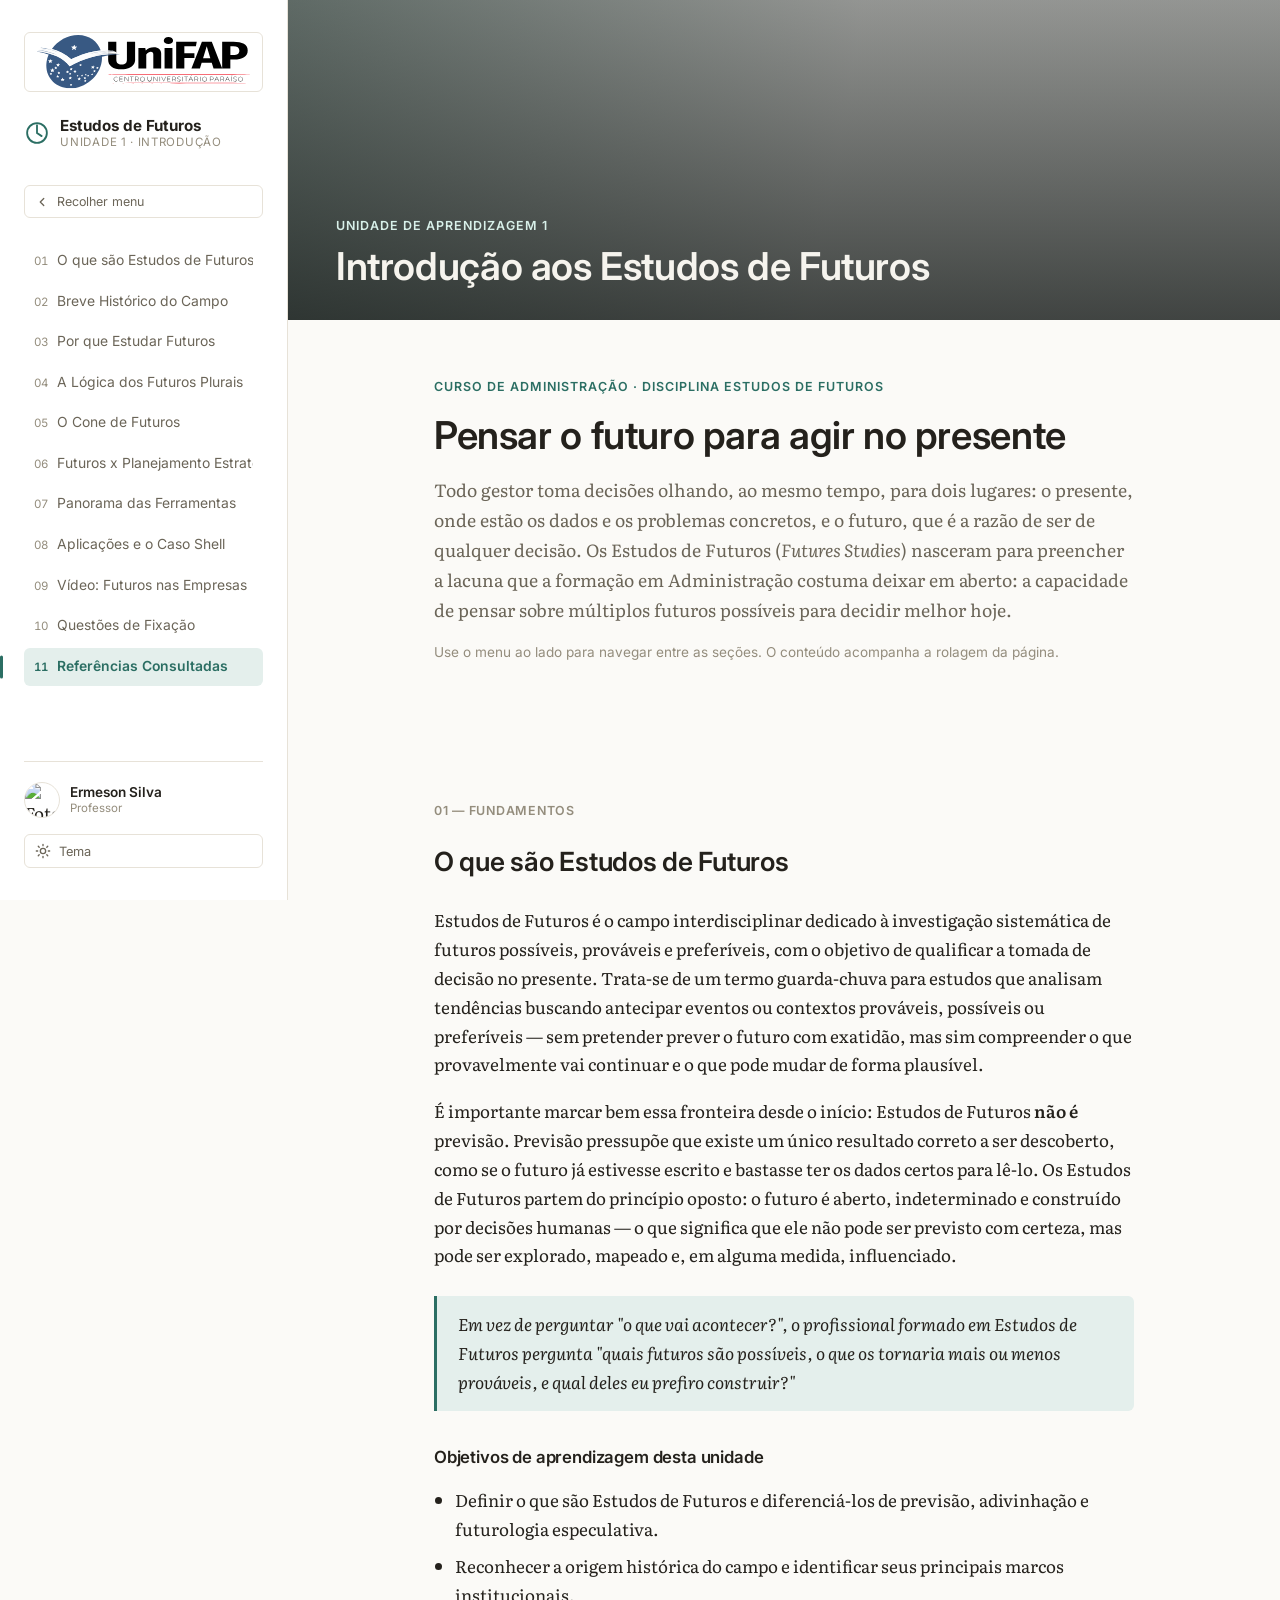
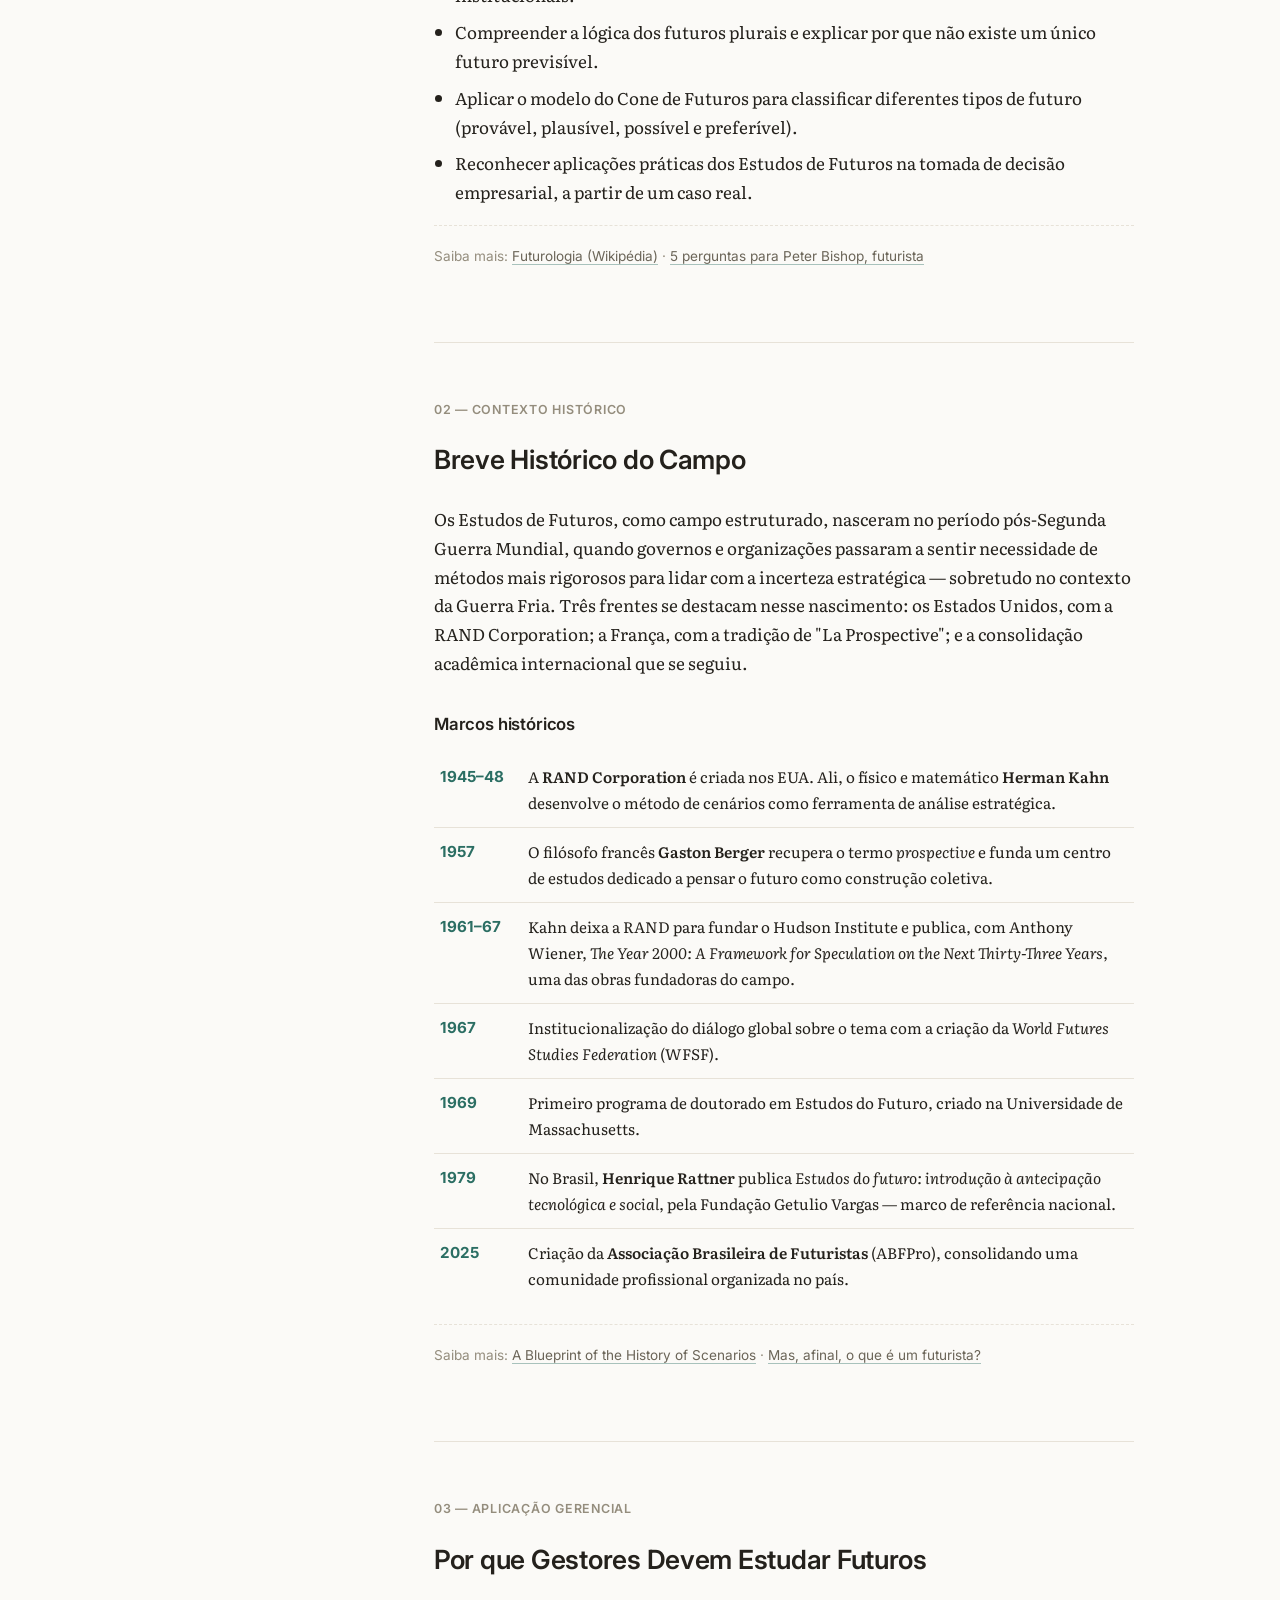
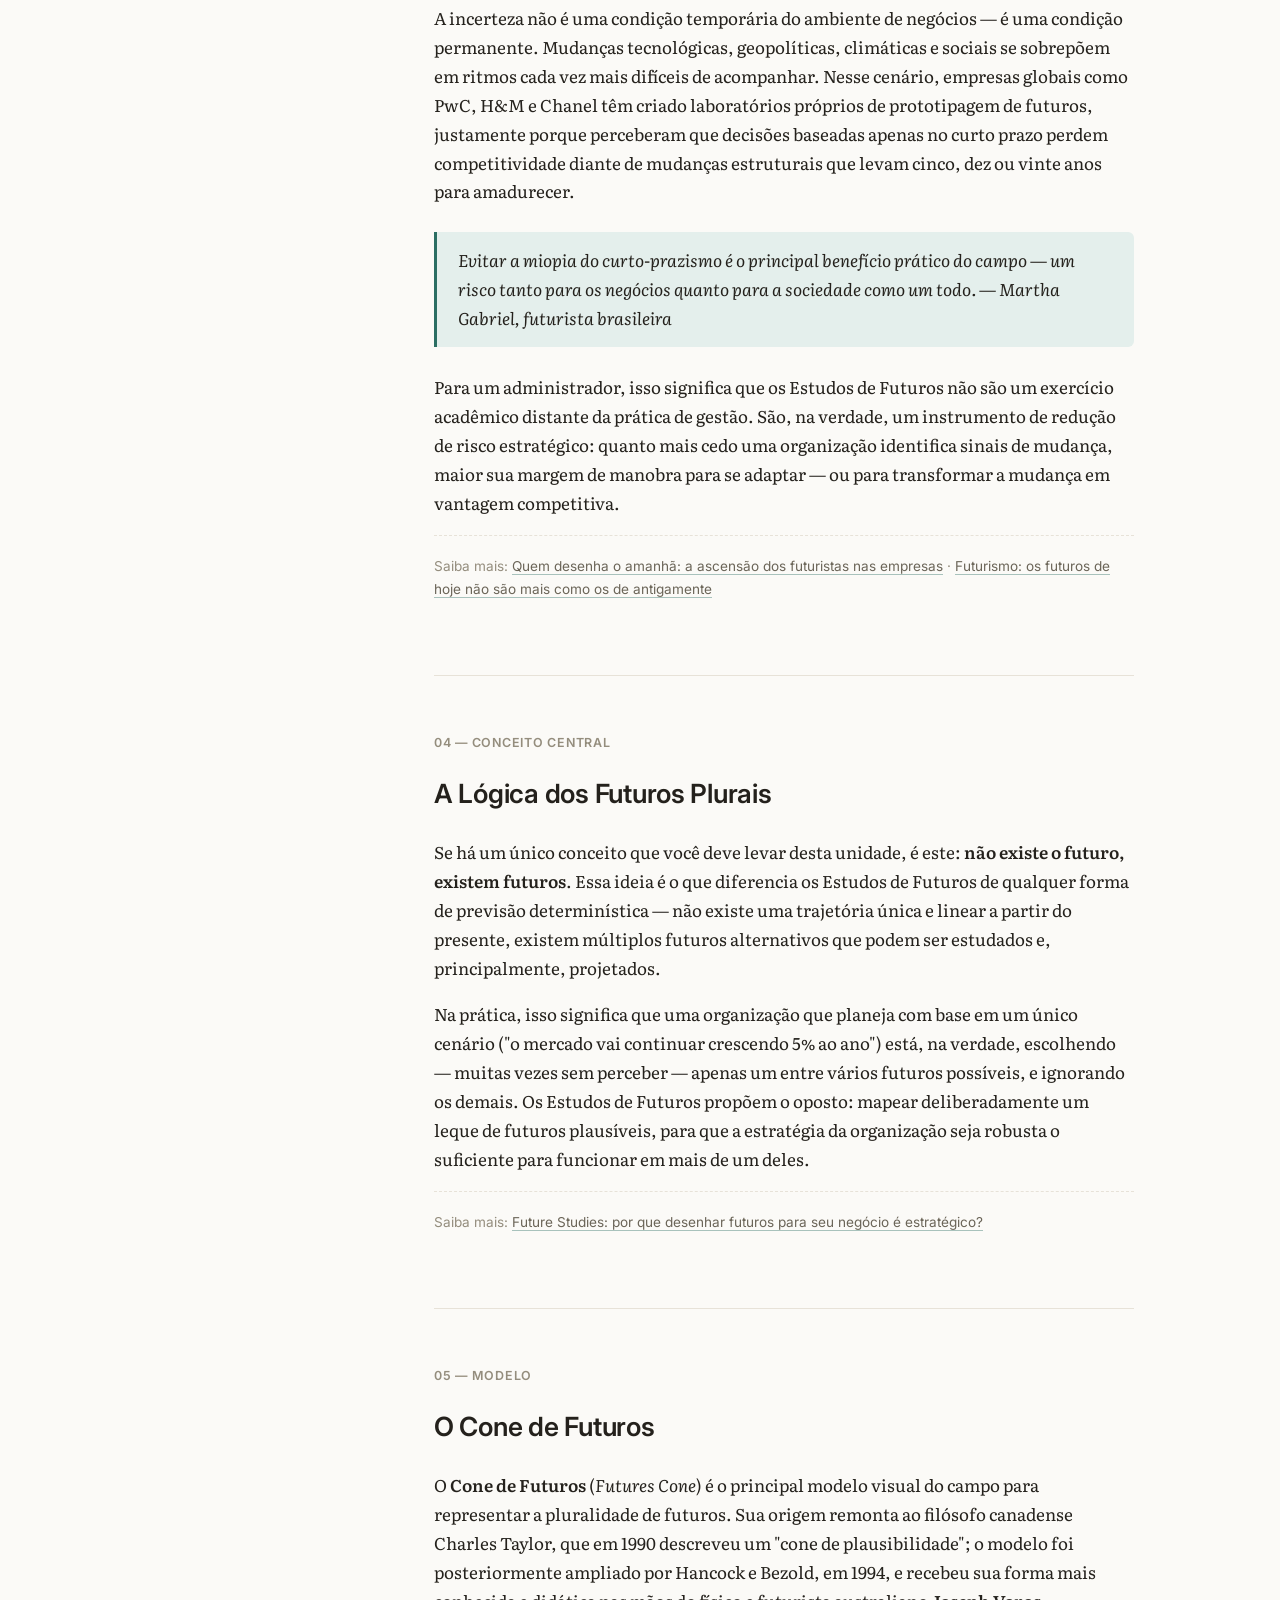
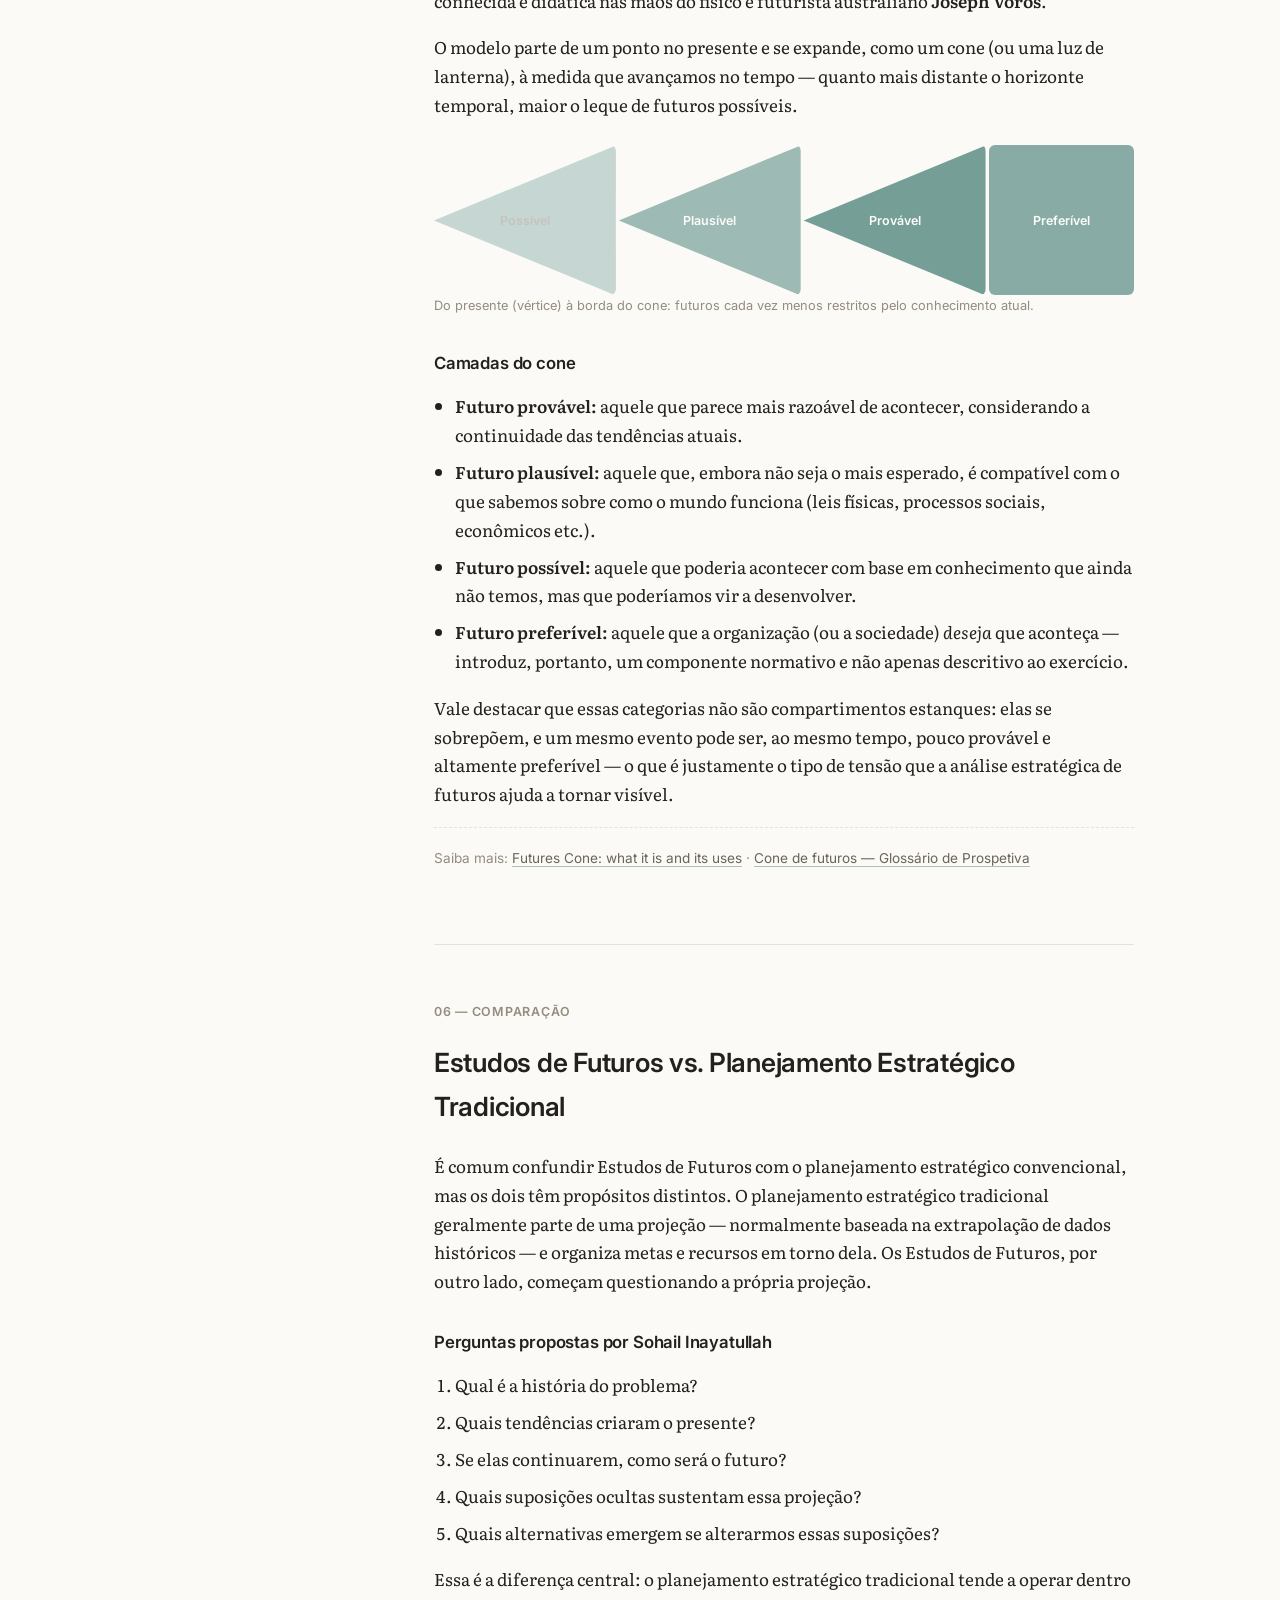
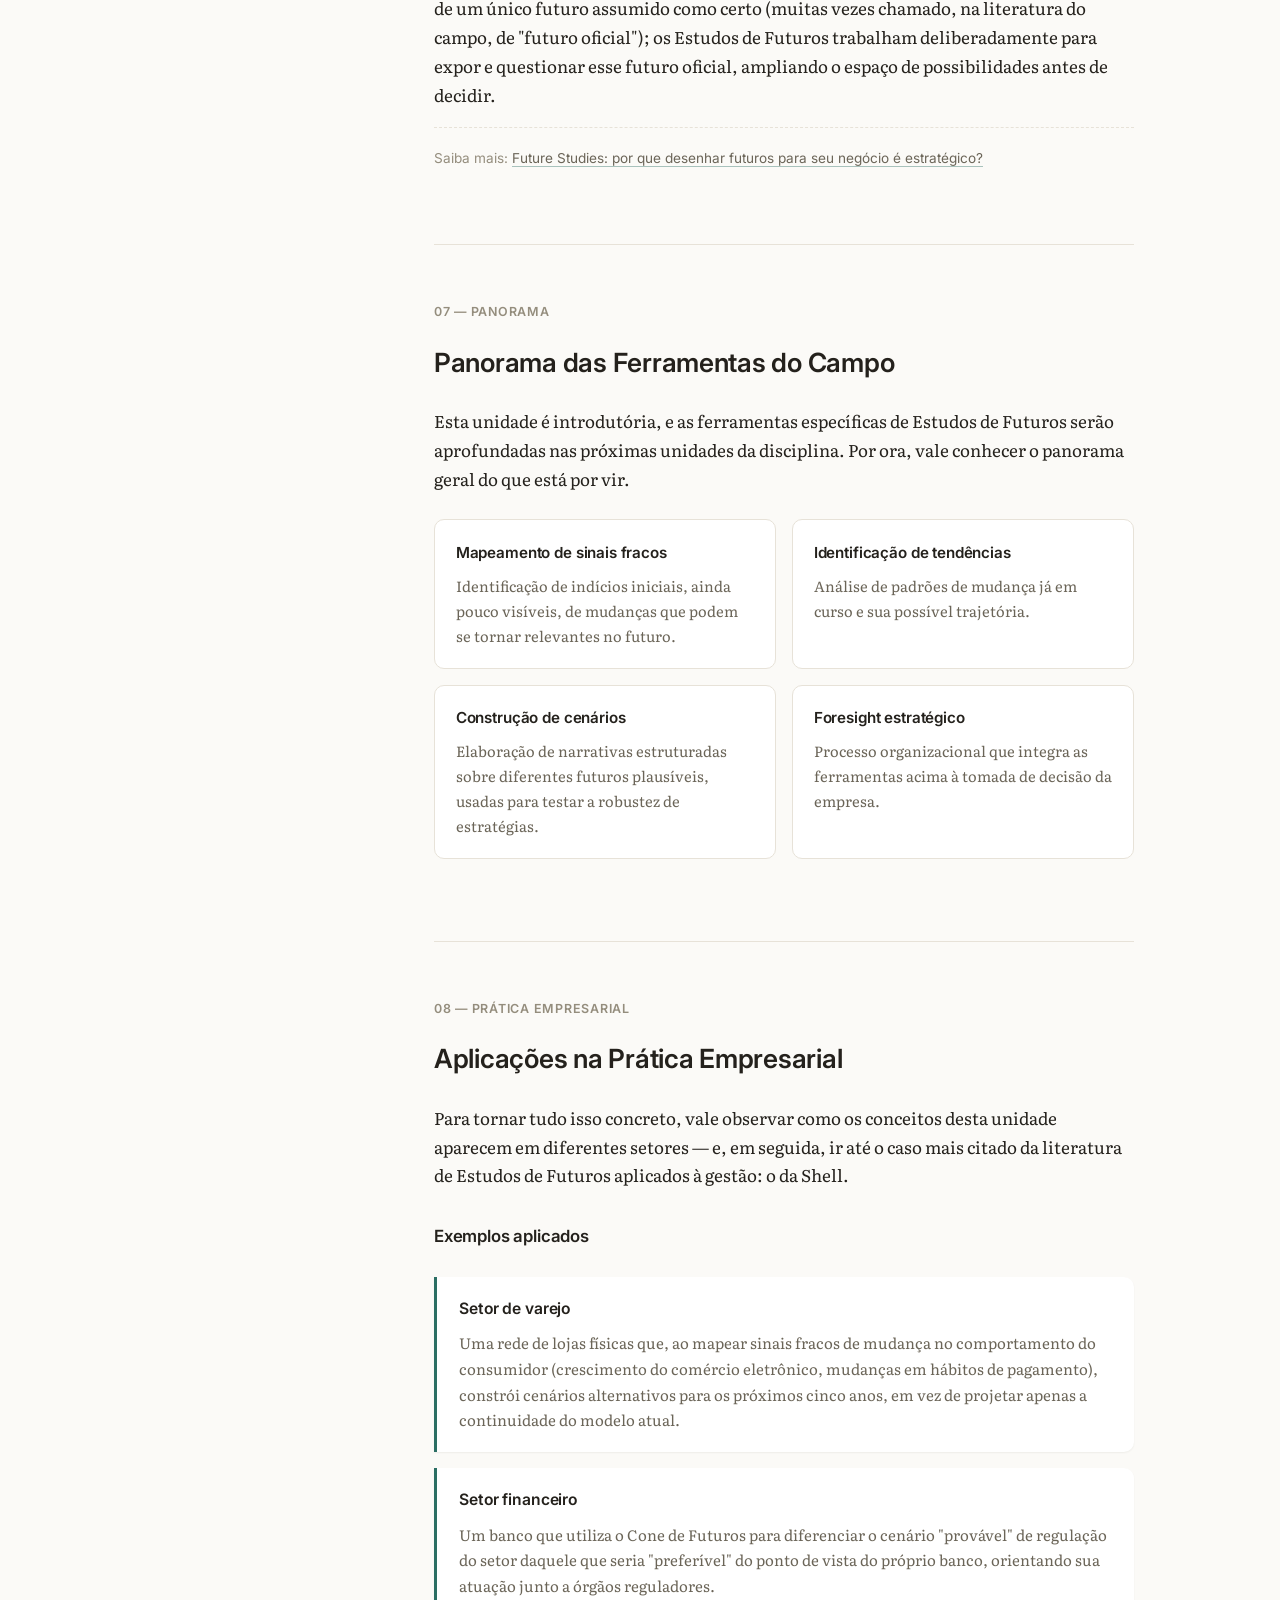
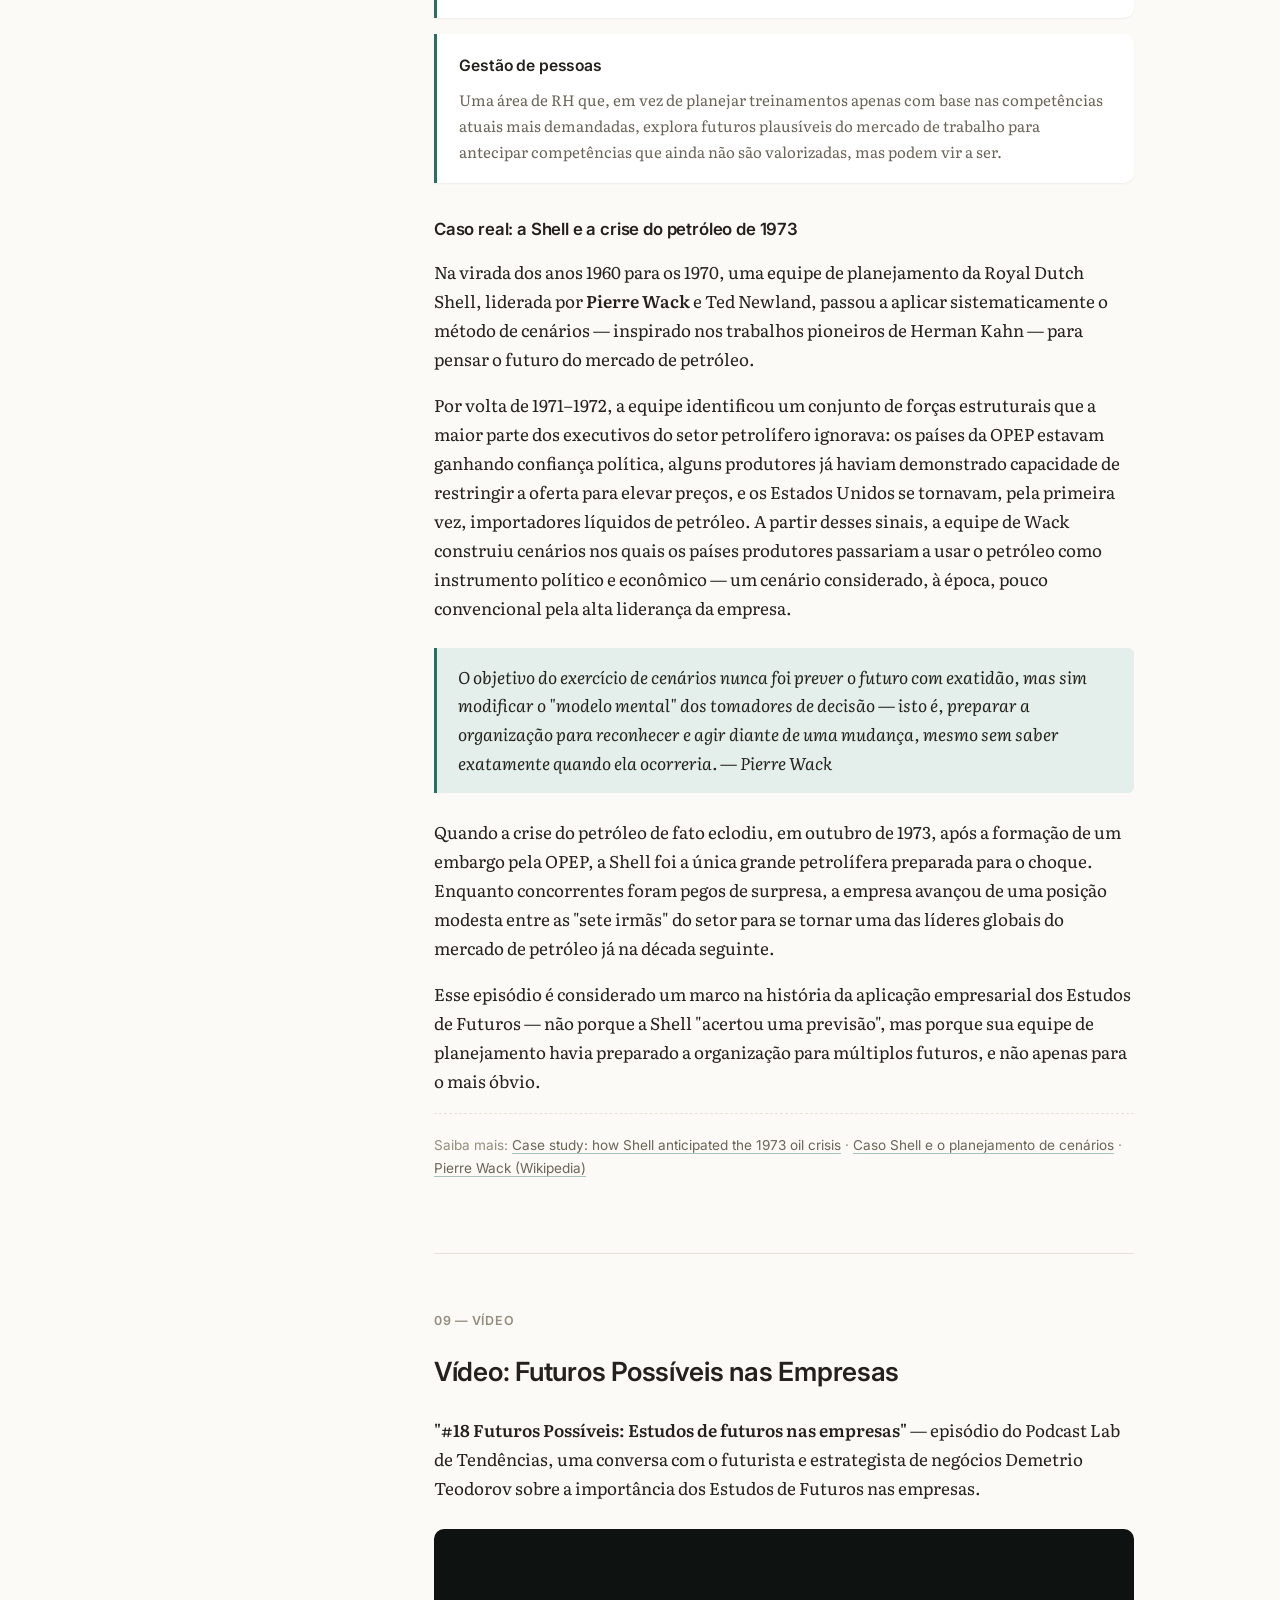
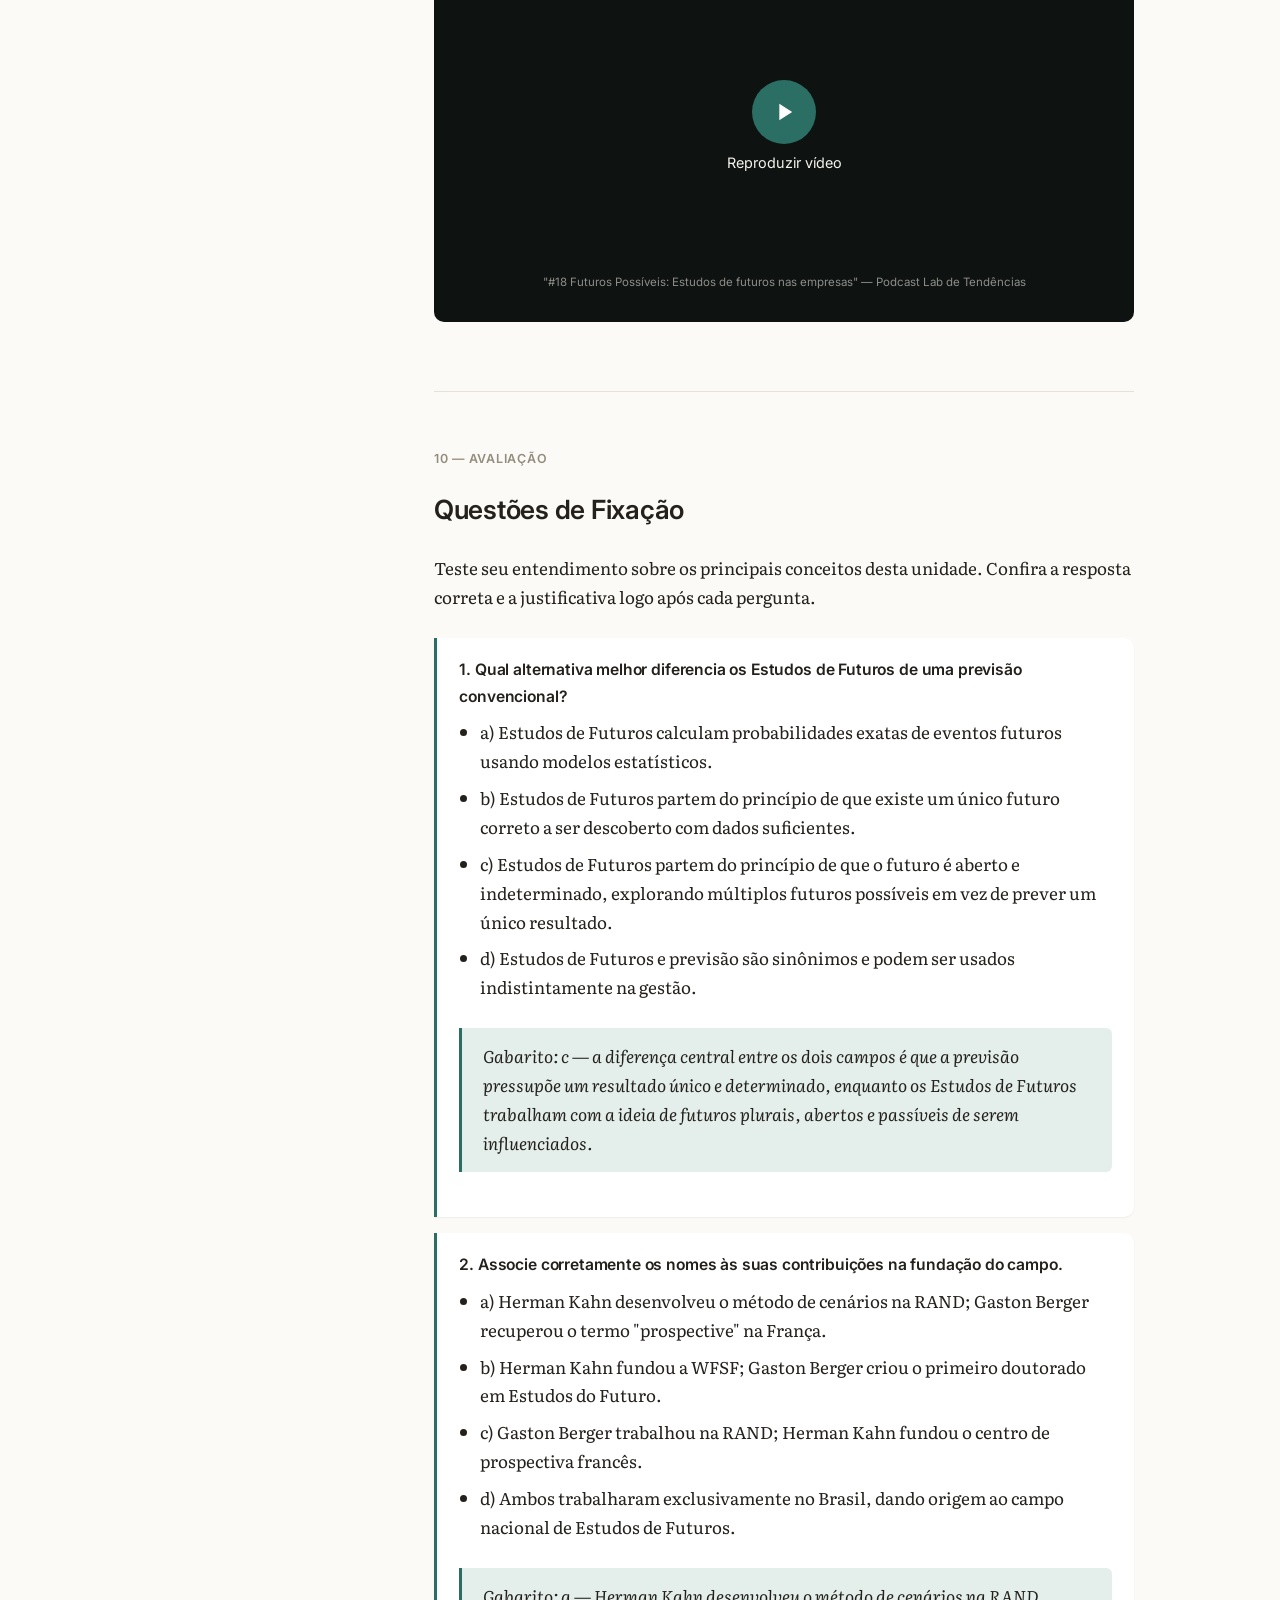
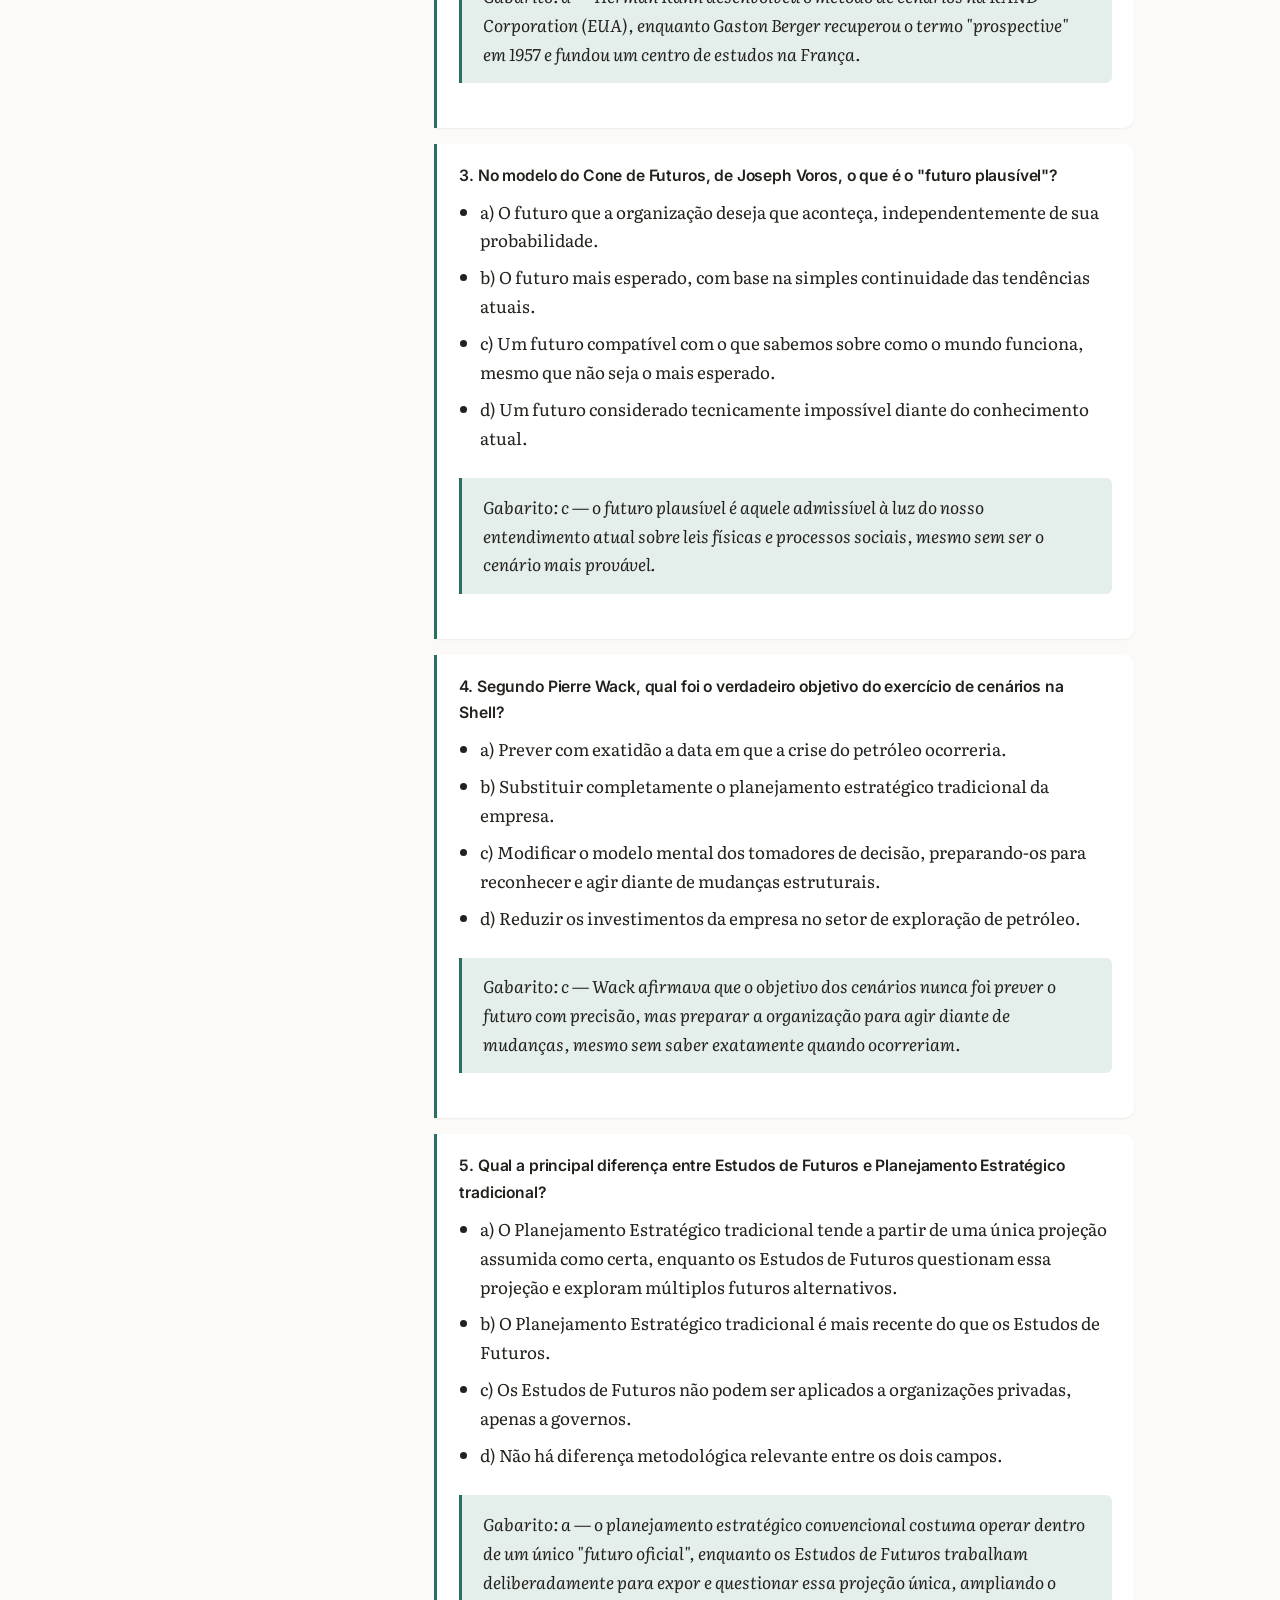
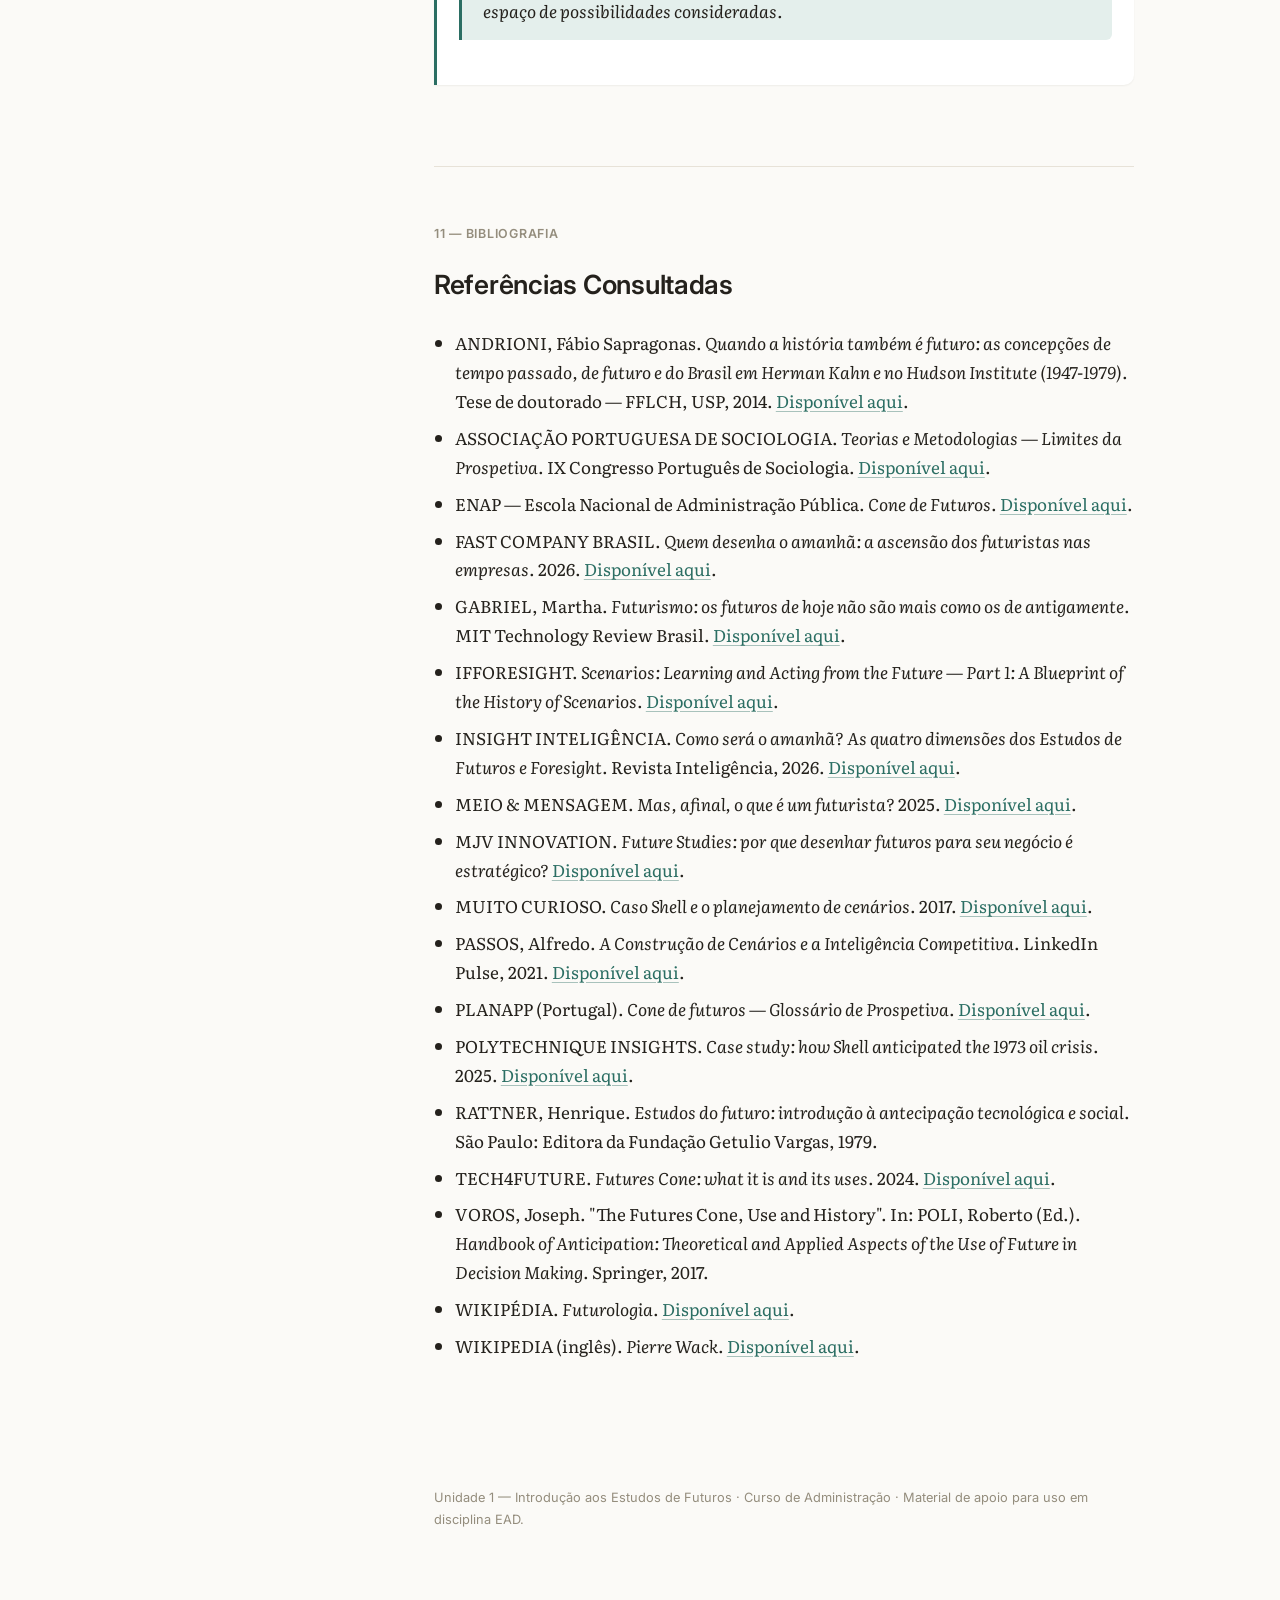
==== 01.html @ 47aed691 "Add aula 01" ====
<!DOCTYPE html>
<html lang="pt-BR">

<head>
  <meta charset="UTF-8">
  <meta name="viewport" content="width=device-width, initial-scale=1.0">
  <title>Estudos de Futuros — Unidade de Aprendizagem</title>
  <meta name="description"
    content="Unidade 1 — Introdução aos Estudos de Futuros: origens do campo, futuros plurais, o Cone de Futuros e o caso Shell.">
  <link rel="icon"
    href="data:image/svg+xml,%3Csvg xmlns='http://www.w3.org/2000/svg' viewBox='0 0 100 100'%3E%3Ccircle cx='50' cy='50' r='38' fill='none' stroke='%232b6e63' stroke-width='7'/%3E%3Cpath d='M50 20 L50 50 L68 62' fill='none' stroke='%232b6e63' stroke-width='7' stroke-linecap='round'/%3E%3C/svg%3E">
  <link rel="preconnect" href="https://fonts.googleapis.com">
  <link rel="preconnect" href="https://fonts.gstatic.com" crossorigin>
  <link
    href="https://fonts.googleapis.com/css2?family=Literata:ital,opsz,wght@0,7..72,400;0,7..72,500;0,7..72,600;1,7..72,400&family=Inter:wght@400;500;600;700&display=swap"
    rel="stylesheet">
  <link rel="stylesheet" href="css/style.css">
</head>

<body>

  <div class="progress-bar" id="progressBar" aria-hidden="true"></div>

  <button class="nav-toggle" id="navToggle" aria-label="Abrir navegação" aria-expanded="false" aria-controls="sidebar">
    <span></span><span></span><span></span>
  </button>
  <div class="nav-backdrop" id="navBackdrop"></div>

  <div class="layout">

    <aside class="sidebar" id="sidebar">
      <div class="sidebar-inner">
        <div class="brand-logo">
          <img src="img/logo-unifap.svg" alt="Logotipo UNIFAP" width="132" height="33" loading="eager">
        </div>

        <div class="brand">
          <span class="brand-mark" aria-hidden="true">
            <svg viewBox="0 0 100 100" width="26" height="26">
              <circle cx="50" cy="50" r="38" fill="none" stroke="currentColor" stroke-width="7" />
              <path d="M50 20 L50 50 L68 62" fill="none" stroke="currentColor" stroke-width="7"
                stroke-linecap="round" />
            </svg>
          </span>
          <div class="brand-text">
            <span class="brand-title">Estudos de Futuros</span>
            <span class="brand-subtitle">Unidade 1 · Introdução</span>
          </div>
        </div>

        <button class="sidebar-collapse" id="sidebarCollapse" aria-label="Recolher menu" aria-expanded="true" aria-controls="sidebar">
          <svg class="collapse-icon" width="14" height="14" viewBox="0 0 24 24" fill="none" stroke="currentColor" stroke-width="2.2" stroke-linecap="round" stroke-linejoin="round" aria-hidden="true"><path d="M15 18l-6-6 6-6"/></svg>
          <span class="sidebar-collapse-label">Recolher menu</span>
        </button>

        <nav class="toc" aria-label="Sumário da unidade">
          <ol id="tocList">
            <li><a href="#o-que-sao" data-index="01"><span class="toc-index">01</span><span
                  class="toc-label">O que são Estudos de Futuros</span></a></li>
            <li><a href="#historico" data-index="02"><span class="toc-index">02</span><span
                  class="toc-label">Breve Histórico do Campo</span></a></li>
            <li><a href="#por-que-gestores" data-index="03"><span class="toc-index">03</span><span
                  class="toc-label">Por que Estudar Futuros</span></a></li>
            <li><a href="#futuros-plurais" data-index="04"><span class="toc-index">04</span><span
                  class="toc-label">A Lógica dos Futuros Plurais</span></a></li>
            <li><a href="#cone-de-futuros" data-index="05"><span class="toc-index">05</span><span
                  class="toc-label">O Cone de Futuros</span></a></li>
            <li><a href="#planejamento-estrategico" data-index="06"><span class="toc-index">06</span><span
                  class="toc-label">Futuros x Planejamento Estratégico</span></a></li>
            <li><a href="#ferramentas" data-index="07"><span class="toc-index">07</span><span
                  class="toc-label">Panorama das Ferramentas</span></a></li>
            <li><a href="#aplicacoes-praticas" data-index="08"><span class="toc-index">08</span><span
                  class="toc-label">Aplicações e o Caso Shell</span></a></li>
            <li><a href="#video-futuros-possiveis" data-index="09"><span class="toc-index">09</span><span
                  class="toc-label">Vídeo: Futuros nas Empresas</span></a></li>
            <li><a href="#questoes-fixacao" data-index="10"><span class="toc-index">10</span><span
                  class="toc-label">Questões de Fixação</span></a></li>
            <li><a href="#referencias" data-index="11"><span class="toc-index">11</span><span
                  class="toc-label">Referências Consultadas</span></a></li>
          </ol>
        </nav>

        <div class="sidebar-footer">
          <div class="user-card">
            <img class="user-avatar" src="https://avatars.githubusercontent.com/u/4398869" alt="Foto de Ermeson Silva" width="36" height="36" loading="lazy">
            <div class="user-info">
              <span class="user-name">Ermeson Silva</span>
              <span class="user-role">Professor</span>
            </div>
          </div>

          <button class="theme-toggle" id="themeToggle" aria-label="Alternar tema claro/escuro">
            <svg class="icon-sun" width="16" height="16" viewBox="0 0 24 24" fill="none" stroke="currentColor"
              stroke-width="2" stroke-linecap="round">
              <circle cx="12" cy="12" r="4" />
              <path
                d="M12 2v2M12 20v2M4.9 4.9l1.4 1.4M17.7 17.7l1.4 1.4M2 12h2M20 12h2M4.9 19.1l1.4-1.4M17.7 6.3l1.4-1.4" />
            </svg>
            <svg class="icon-moon" width="16" height="16" viewBox="0 0 24 24" fill="none" stroke="currentColor"
              stroke-width="2" stroke-linecap="round">
              <path d="M20 14.5A8.5 8.5 0 1 1 9.5 4a7 7 0 0 0 10.5 10.5z" />
            </svg>
            <span class="theme-toggle-label">Tema</span>
          </button>
        </div>
      </div>
    </aside>

    <main class="content" id="content">

      <div class="hero-banner">
        <div class="hero-banner-media" aria-hidden="true"></div>
        <div class="hero-banner-overlay" aria-hidden="true"></div>
        <div class="hero-banner-text">
          <p class="hero-banner-kicker">Unidade de Aprendizagem 1</p>
          <h2 class="hero-banner-title">Introdução aos Estudos de Futuros</h2>
        </div>
      </div>

      <header class="hero">
        <p class="hero-kicker">Curso de Administração · Disciplina Estudos de Futuros</p>
        <h1>Pensar o futuro para agir no presente</h1>
        <p class="hero-lede">Todo gestor toma decisões olhando, ao mesmo tempo, para dois lugares: o presente, onde
          estão os dados e os problemas concretos, e o futuro, que é a razão de ser de qualquer decisão. Os Estudos
          de Futuros (<em>Futures Studies</em>) nasceram para preencher a lacuna que a formação em Administração
          costuma deixar em aberto: a capacidade de pensar sobre múltiplos futuros possíveis para decidir melhor
          hoje.</p>
        <p class="hero-hint">Use o menu ao lado para navegar entre as seções. O conteúdo acompanha a rolagem da
          página.</p>
      </header>

      <section class="unit-section" id="o-que-sao" aria-labelledby="o-que-sao-title">
        <p class="section-eyebrow">01 — Fundamentos</p>
        <h2 id="o-que-sao-title">O que são Estudos de Futuros</h2>

        <p>Estudos de Futuros é o campo interdisciplinar dedicado à investigação sistemática de futuros possíveis,
          prováveis e preferíveis, com o objetivo de qualificar a tomada de decisão no presente. Trata-se de um termo
          guarda-chuva para estudos que analisam tendências buscando antecipar eventos ou contextos prováveis,
          possíveis ou preferíveis — sem pretender prever o futuro com exatidão, mas sim compreender o que
          provavelmente vai continuar e o que pode mudar de forma plausível.</p>

        <p>É importante marcar bem essa fronteira desde o início: Estudos de Futuros <strong>não é</strong> previsão.
          Previsão pressupõe que existe um único resultado correto a ser descoberto, como se o futuro já estivesse
          escrito e bastasse ter os dados certos para lê-lo. Os Estudos de Futuros partem do princípio oposto: o
          futuro é aberto, indeterminado e construído por decisões humanas — o que significa que ele não pode ser
          previsto com certeza, mas pode ser explorado, mapeado e, em alguma medida, influenciado.</p>

        <blockquote>Em vez de perguntar "o que vai acontecer?", o profissional formado em Estudos de Futuros pergunta
          "quais futuros são possíveis, o que os tornaria mais ou menos prováveis, e qual deles eu prefiro
          construir?"</blockquote>

        <h3>Objetivos de aprendizagem desta unidade</h3>
        <ul>
          <li>Definir o que são Estudos de Futuros e diferenciá-los de previsão, adivinhação e futurologia
            especulativa.</li>
          <li>Reconhecer a origem histórica do campo e identificar seus principais marcos institucionais.</li>
          <li>Compreender a lógica dos futuros plurais e explicar por que não existe um único futuro previsível.</li>
          <li>Aplicar o modelo do Cone de Futuros para classificar diferentes tipos de futuro (provável, plausível,
            possível e preferível).</li>
          <li>Reconhecer aplicações práticas dos Estudos de Futuros na tomada de decisão empresarial, a partir de um
            caso real.</li>
        </ul>

        <p class="reading-more">Saiba mais: <a href="https://pt.wikipedia.org/wiki/Futurologia" target="_blank"
            rel="noopener">Futurologia (Wikipédia)</a> · <a
            href="https://fastcompanybrasil.com/5-perguntas/5-perguntas-para-peter-bishop-futurista-e-fundador-do-teach-the-future/"
            target="_blank" rel="noopener">5 perguntas para Peter Bishop, futurista</a></p>
      </section>

      <section class="unit-section" id="historico" aria-labelledby="historico-title">
        <p class="section-eyebrow">02 — Contexto Histórico</p>
        <h2 id="historico-title">Breve Histórico do Campo</h2>

        <p>Os Estudos de Futuros, como campo estruturado, nasceram no período pós-Segunda Guerra Mundial, quando
          governos e organizações passaram a sentir necessidade de métodos mais rigorosos para lidar com a incerteza
          estratégica — sobretudo no contexto da Guerra Fria. Três frentes se destacam nesse nascimento: os Estados
          Unidos, com a RAND Corporation; a França, com a tradição de "La Prospective"; e a consolidação acadêmica
          internacional que se seguiu.</p>

        <h3>Marcos históricos</h3>
        <table class="timeline-table">
          <tbody>
            <tr>
              <td class="t-year">1945–48</td>
              <td>A <strong>RAND Corporation</strong> é criada nos EUA. Ali, o físico e matemático <strong>Herman
                  Kahn</strong> desenvolve o método de cenários como ferramenta de análise estratégica.</td>
            </tr>
            <tr>
              <td class="t-year">1957</td>
              <td>O filósofo francês <strong>Gaston Berger</strong> recupera o termo <em>prospective</em> e funda um
                centro de estudos dedicado a pensar o futuro como construção coletiva.</td>
            </tr>
            <tr>
              <td class="t-year">1961–67</td>
              <td>Kahn deixa a RAND para fundar o Hudson Institute e publica, com Anthony Wiener, <em>The Year 2000: A
                  Framework for Speculation on the Next Thirty-Three Years</em>, uma das obras fundadoras do campo.
              </td>
            </tr>
            <tr>
              <td class="t-year">1967</td>
              <td>Institucionalização do diálogo global sobre o tema com a criação da <em>World Futures Studies
                  Federation</em> (WFSF).</td>
            </tr>
            <tr>
              <td class="t-year">1969</td>
              <td>Primeiro programa de doutorado em Estudos do Futuro, criado na Universidade de Massachusetts.</td>
            </tr>
            <tr>
              <td class="t-year">1979</td>
              <td>No Brasil, <strong>Henrique Rattner</strong> publica <em>Estudos do futuro: introdução à
                  antecipação tecnológica e social</em>, pela Fundação Getulio Vargas — marco de referência nacional.
              </td>
            </tr>
            <tr>
              <td class="t-year">2025</td>
              <td>Criação da <strong>Associação Brasileira de Futuristas</strong> (ABFPro), consolidando uma
                comunidade profissional organizada no país.</td>
            </tr>
          </tbody>
        </table>

        <p class="reading-more">Saiba mais: <a
            href="https://www.ifforesight.com/post/scenarios-learning-and-acting-from-the-future-part-1-a-blueprint-of-the-history-of-scenarios"
            target="_blank" rel="noopener">A Blueprint of the History of Scenarios</a> · <a
            href="https://www.meioemensagem.com.br/opiniao/mas-afinal-o-que-e-um-futurista" target="_blank"
            rel="noopener">Mas, afinal, o que é um futurista?</a></p>
      </section>

      <section class="unit-section" id="por-que-gestores" aria-labelledby="por-que-gestores-title">
        <p class="section-eyebrow">03 — Aplicação Gerencial</p>
        <h2 id="por-que-gestores-title">Por que Gestores Devem Estudar Futuros</h2>

        <p>A incerteza não é uma condição temporária do ambiente de negócios — é uma condição permanente. Mudanças
          tecnológicas, geopolíticas, climáticas e sociais se sobrepõem em ritmos cada vez mais difíceis de
          acompanhar. Nesse cenário, empresas globais como PwC, H&amp;M e Chanel têm criado laboratórios próprios de
          prototipagem de futuros, justamente porque perceberam que decisões baseadas apenas no curto prazo perdem
          competitividade diante de mudanças estruturais que levam cinco, dez ou vinte anos para amadurecer.</p>

        <blockquote>Evitar a miopia do curto-prazismo é o principal benefício prático do campo — um risco tanto para
          os negócios quanto para a sociedade como um todo. — Martha Gabriel, futurista brasileira</blockquote>

        <p>Para um administrador, isso significa que os Estudos de Futuros não são um exercício acadêmico distante da
          prática de gestão. São, na verdade, um instrumento de redução de risco estratégico: quanto mais cedo uma
          organização identifica sinais de mudança, maior sua margem de manobra para se adaptar — ou para transformar
          a mudança em vantagem competitiva.</p>

        <p class="reading-more">Saiba mais: <a
            href="https://fastcompanybrasil.com/worklife/quem-desenha-o-amanha-a-ascensao-dos-futuristas-nas-empresas/"
            target="_blank" rel="noopener">Quem desenha o amanhã: a ascensão dos futuristas nas empresas</a> · <a
            href="https://mittechreview.com.br/futurismo-os-futuros-de-hoje-nao-sao-mais-como-os-de-antigamente/"
            target="_blank" rel="noopener">Futurismo: os futuros de hoje não são mais como os de antigamente</a></p>
      </section>

      <section class="unit-section" id="futuros-plurais" aria-labelledby="futuros-plurais-title">
        <p class="section-eyebrow">04 — Conceito Central</p>
        <h2 id="futuros-plurais-title">A Lógica dos Futuros Plurais</h2>

        <p>Se há um único conceito que você deve levar desta unidade, é este: <strong>não existe o futuro, existem
            futuros</strong>. Essa ideia é o que diferencia os Estudos de Futuros de qualquer forma de previsão
          determinística — não existe uma trajetória única e linear a partir do presente, existem múltiplos futuros
          alternativos que podem ser estudados e, principalmente, projetados.</p>

        <p>Na prática, isso significa que uma organização que planeja com base em um único cenário ("o mercado vai
          continuar crescendo 5% ao ano") está, na verdade, escolhendo — muitas vezes sem perceber — apenas um entre
          vários futuros possíveis, e ignorando os demais. Os Estudos de Futuros propõem o oposto: mapear
          deliberadamente um leque de futuros plausíveis, para que a estratégia da organização seja robusta o
          suficiente para funcionar em mais de um deles.</p>

        <p class="reading-more">Saiba mais: <a
            href="https://www.mjvinnovation.com/pt-br/blog/future-studies-por-que-desenhar-futuros-para-o-seu-negocio-e-estrategico/"
            target="_blank" rel="noopener">Future Studies: por que desenhar futuros para seu negócio é
            estratégico?</a></p>
      </section>

      <section class="unit-section" id="cone-de-futuros" aria-labelledby="cone-de-futuros-title">
        <p class="section-eyebrow">05 — Modelo</p>
        <h2 id="cone-de-futuros-title">O Cone de Futuros</h2>

        <p>O <strong>Cone de Futuros</strong> (<em>Futures Cone</em>) é o principal modelo visual do campo para
          representar a pluralidade de futuros. Sua origem remonta ao filósofo canadense Charles Taylor, que em 1990
          descreveu um "cone de plausibilidade"; o modelo foi posteriormente ampliado por Hancock e Bezold, em 1994,
          e recebeu sua forma mais conhecida e didática nas mãos do físico e futurista australiano <strong>Joseph
            Voros</strong>.</p>

        <p>O modelo parte de um ponto no presente e se expande, como um cone (ou uma luz de lanterna), à medida que
          avançamos no tempo — quanto mais distante o horizonte temporal, maior o leque de futuros possíveis.</p>

        <div class="cone-diagram" role="img"
          aria-label="Cone de futuros com camadas: possível, plausível, provável e preferível, a partir do presente">
          <div class="cone-shape">
            <span class="cone-layer cone-possible">Possível</span>
            <span class="cone-layer cone-plausible">Plausível</span>
            <span class="cone-layer cone-probable">Provável</span>
            <span class="cone-layer cone-preferable">Preferível</span>
          </div>
          <p class="cone-caption">Do presente (vértice) à borda do cone: futuros cada vez menos restritos pelo
            conhecimento atual.</p>
        </div>

        <h3>Camadas do cone</h3>
        <ul>
          <li><strong>Futuro provável:</strong> aquele que parece mais razoável de acontecer, considerando a
            continuidade das tendências atuais.</li>
          <li><strong>Futuro plausível:</strong> aquele que, embora não seja o mais esperado, é compatível com o que
            sabemos sobre como o mundo funciona (leis físicas, processos sociais, econômicos etc.).</li>
          <li><strong>Futuro possível:</strong> aquele que poderia acontecer com base em conhecimento que ainda não
            temos, mas que poderíamos vir a desenvolver.</li>
          <li><strong>Futuro preferível:</strong> aquele que a organização (ou a sociedade) <em>deseja</em> que
            aconteça — introduz, portanto, um componente normativo e não apenas descritivo ao exercício.</li>
        </ul>

        <p>Vale destacar que essas categorias não são compartimentos estanques: elas se sobrepõem, e um mesmo evento
          pode ser, ao mesmo tempo, pouco provável e altamente preferível — o que é justamente o tipo de tensão que a
          análise estratégica de futuros ajuda a tornar visível.</p>

        <p class="reading-more">Saiba mais: <a href="https://tech4future.info/en/futures-cone/" target="_blank"
            rel="noopener">Futures Cone: what it is and its uses</a> · <a
            href="https://www.planapp.gov.pt/glossario/cone-futuros-glossario-prospetiva/" target="_blank"
            rel="noopener">Cone de futuros — Glossário de Prospetiva</a></p>
      </section>

      <section class="unit-section" id="planejamento-estrategico" aria-labelledby="planejamento-estrategico-title">
        <p class="section-eyebrow">06 — Comparação</p>
        <h2 id="planejamento-estrategico-title">Estudos de Futuros vs. Planejamento Estratégico Tradicional</h2>

        <p>É comum confundir Estudos de Futuros com o planejamento estratégico convencional, mas os dois têm
          propósitos distintos. O planejamento estratégico tradicional geralmente parte de uma projeção —
          normalmente baseada na extrapolação de dados históricos — e organiza metas e recursos em torno dela. Os
          Estudos de Futuros, por outro lado, começam questionando a própria projeção.</p>

        <h3>Perguntas propostas por Sohail Inayatullah</h3>
        <ol>
          <li>Qual é a história do problema?</li>
          <li>Quais tendências criaram o presente?</li>
          <li>Se elas continuarem, como será o futuro?</li>
          <li>Quais suposições ocultas sustentam essa projeção?</li>
          <li>Quais alternativas emergem se alterarmos essas suposições?</li>
        </ol>

        <p>Essa é a diferença central: o planejamento estratégico tradicional tende a operar dentro de um único
          futuro assumido como certo (muitas vezes chamado, na literatura do campo, de "futuro oficial"); os Estudos
          de Futuros trabalham deliberadamente para expor e questionar esse futuro oficial, ampliando o espaço de
          possibilidades antes de decidir.</p>

        <p class="reading-more">Saiba mais: <a
            href="https://www.mjvinnovation.com/pt-br/blog/future-studies-por-que-desenhar-futuros-para-o-seu-negocio-e-estrategico/"
            target="_blank" rel="noopener">Future Studies: por que desenhar futuros para seu negócio é
            estratégico?</a></p>
      </section>

      <section class="unit-section" id="ferramentas" aria-labelledby="ferramentas-title">
        <p class="section-eyebrow">07 — Panorama</p>
        <h2 id="ferramentas-title">Panorama das Ferramentas do Campo</h2>

        <p>Esta unidade é introdutória, e as ferramentas específicas de Estudos de Futuros serão aprofundadas nas
          próximas unidades da disciplina. Por ora, vale conhecer o panorama geral do que está por vir.</p>

        <div class="method-grid">
          <article class="method-card">
            <h3>Mapeamento de sinais fracos</h3>
            <p>Identificação de indícios iniciais, ainda pouco visíveis, de mudanças que podem se tornar relevantes
              no futuro.</p>
          </article>
          <article class="method-card">
            <h3>Identificação de tendências</h3>
            <p>Análise de padrões de mudança já em curso e sua possível trajetória.</p>
          </article>
          <article class="method-card">
            <h3>Construção de cenários</h3>
            <p>Elaboração de narrativas estruturadas sobre diferentes futuros plausíveis, usadas para testar a
              robustez de estratégias.</p>
          </article>
          <article class="method-card">
            <h3>Foresight estratégico</h3>
            <p>Processo organizacional que integra as ferramentas acima à tomada de decisão da empresa.</p>
          </article>
        </div>
      </section>

      <section class="unit-section" id="aplicacoes-praticas" aria-labelledby="aplicacoes-praticas-title">
        <p class="section-eyebrow">08 — Prática Empresarial</p>
        <h2 id="aplicacoes-praticas-title">Aplicações na Prática Empresarial</h2>

        <p>Para tornar tudo isso concreto, vale observar como os conceitos desta unidade aparecem em diferentes
          setores — e, em seguida, ir até o caso mais citado da literatura de Estudos de Futuros aplicados à gestão:
          o da Shell.</p>

        <h3>Exemplos aplicados</h3>
        <div class="case-list">
          <article class="case-card">
            <h3>Setor de varejo</h3>
            <p>Uma rede de lojas físicas que, ao mapear sinais fracos de mudança no comportamento do consumidor
              (crescimento do comércio eletrônico, mudanças em hábitos de pagamento), constrói cenários alternativos
              para os próximos cinco anos, em vez de projetar apenas a continuidade do modelo atual.</p>
          </article>
          <article class="case-card">
            <h3>Setor financeiro</h3>
            <p>Um banco que utiliza o Cone de Futuros para diferenciar o cenário "provável" de regulação do setor
              daquele que seria "preferível" do ponto de vista do próprio banco, orientando sua atuação junto a
              órgãos reguladores.</p>
          </article>
          <article class="case-card">
            <h3>Gestão de pessoas</h3>
            <p>Uma área de RH que, em vez de planejar treinamentos apenas com base nas competências atuais mais
              demandadas, explora futuros plausíveis do mercado de trabalho para antecipar competências que ainda não
              são valorizadas, mas podem vir a ser.</p>
          </article>
        </div>

        <h3>Caso real: a Shell e a crise do petróleo de 1973</h3>
        <p>Na virada dos anos 1960 para os 1970, uma equipe de planejamento da Royal Dutch Shell, liderada por
          <strong>Pierre Wack</strong> e Ted Newland, passou a aplicar sistematicamente o método de cenários —
          inspirado nos trabalhos pioneiros de Herman Kahn — para pensar o futuro do mercado de petróleo.</p>

        <p>Por volta de 1971–1972, a equipe identificou um conjunto de forças estruturais que a maior parte dos
          executivos do setor petrolífero ignorava: os países da OPEP estavam ganhando confiança política, alguns
          produtores já haviam demonstrado capacidade de restringir a oferta para elevar preços, e os Estados Unidos
          se tornavam, pela primeira vez, importadores líquidos de petróleo. A partir desses sinais, a equipe de Wack
          construiu cenários nos quais os países produtores passariam a usar o petróleo como instrumento político e
          econômico — um cenário considerado, à época, pouco convencional pela alta liderança da empresa.</p>

        <blockquote>O objetivo do exercício de cenários nunca foi <em>prever</em> o futuro com exatidão, mas sim
          modificar o "modelo mental" dos tomadores de decisão — isto é, preparar a organização para reconhecer e
          agir diante de uma mudança, mesmo sem saber exatamente quando ela ocorreria. — Pierre Wack</blockquote>

        <p>Quando a crise do petróleo de fato eclodiu, em outubro de 1973, após a formação de um embargo pela OPEP, a
          Shell foi a única grande petrolífera preparada para o choque. Enquanto concorrentes foram pegos de
          surpresa, a empresa avançou de uma posição modesta entre as "sete irmãs" do setor para se tornar uma das
          líderes globais do mercado de petróleo já na década seguinte.</p>

        <p>Esse episódio é considerado um marco na história da aplicação empresarial dos Estudos de Futuros — não
          porque a Shell "acertou uma previsão", mas porque sua equipe de planejamento havia preparado a organização
          para múltiplos futuros, e não apenas para o mais óbvio.</p>

        <p class="reading-more">Saiba mais: <a
            href="https://www.polytechnique-insights.com/en/columns/society/case-study-how-shell-anticipated-the-1973-oil-crisis/"
            target="_blank" rel="noopener">Case study: how Shell anticipated the 1973 oil crisis</a> · <a
            href="https://muitocurioso.org/caso-shell-e-o-planejamento-de-cenarios/" target="_blank"
            rel="noopener">Caso Shell e o planejamento de cenários</a> · <a
            href="https://en.wikipedia.org/wiki/Pierre_Wack" target="_blank" rel="noopener">Pierre Wack
            (Wikipedia)</a></p>
      </section>

      <section class="unit-section unit-section--video" id="video-futuros-possiveis"
        aria-labelledby="video-futuros-possiveis-title">
        <p class="section-eyebrow">09 — Vídeo</p>
        <h2 id="video-futuros-possiveis-title">Vídeo: Futuros Possíveis nas Empresas</h2>

        <p><strong>"#18 Futuros Possíveis: Estudos de futuros nas empresas"</strong> — episódio do Podcast Lab de
          Tendências, uma conversa com o futurista e estrategista de negócios Demetrio Teodorov sobre a importância
          dos Estudos de Futuros nas empresas.</p>

        <div class="video-embed" data-youtube-id="POeMGT0b4Og" aria-label="Player de vídeo: Futuros Possíveis nas Empresas">
          <button class="video-play" type="button" aria-label="Reproduzir vídeo">
            <span class="video-play-icon" aria-hidden="true">
              <svg width="28" height="28" viewBox="0 0 24 24" fill="currentColor">
                <path d="M8 5v14l11-7z" />
              </svg>
            </span>
            <span class="video-play-text">Reproduzir vídeo</span>
          </button>
          <p class="video-config-note">"#18 Futuros Possíveis: Estudos de futuros nas empresas" — Podcast Lab de
            Tendências</p>
        </div>
      </section>

      <section class="unit-section" id="questoes-fixacao" aria-labelledby="questoes-fixacao-title">
        <p class="section-eyebrow">10 — Avaliação</p>
        <h2 id="questoes-fixacao-title">Questões de Fixação</h2>

        <p>Teste seu entendimento sobre os principais conceitos desta unidade. Confira a resposta correta e a
          justificativa logo após cada pergunta.</p>

        <div class="case-list">
          <article class="case-card">
            <h3>1. Qual alternativa melhor diferencia os Estudos de Futuros de uma previsão convencional?</h3>
            <ul>
              <li>a) Estudos de Futuros calculam probabilidades exatas de eventos futuros usando modelos
                estatísticos.</li>
              <li>b) Estudos de Futuros partem do princípio de que existe um único futuro correto a ser descoberto
                com dados suficientes.</li>
              <li>c) Estudos de Futuros partem do princípio de que o futuro é aberto e indeterminado, explorando
                múltiplos futuros possíveis em vez de prever um único resultado.</li>
              <li>d) Estudos de Futuros e previsão são sinônimos e podem ser usados indistintamente na gestão.</li>
            </ul>
            <blockquote>Gabarito: c — a diferença central entre os dois campos é que a previsão pressupõe um
              resultado único e determinado, enquanto os Estudos de Futuros trabalham com a ideia de futuros
              plurais, abertos e passíveis de serem influenciados.</blockquote>
          </article>

          <article class="case-card">
            <h3>2. Associe corretamente os nomes às suas contribuições na fundação do campo.</h3>
            <ul>
              <li>a) Herman Kahn desenvolveu o método de cenários na RAND; Gaston Berger recuperou o termo
                "prospective" na França.</li>
              <li>b) Herman Kahn fundou a WFSF; Gaston Berger criou o primeiro doutorado em Estudos do Futuro.</li>
              <li>c) Gaston Berger trabalhou na RAND; Herman Kahn fundou o centro de prospectiva francês.</li>
              <li>d) Ambos trabalharam exclusivamente no Brasil, dando origem ao campo nacional de Estudos de
                Futuros.</li>
            </ul>
            <blockquote>Gabarito: a — Herman Kahn desenvolveu o método de cenários na RAND Corporation (EUA),
              enquanto Gaston Berger recuperou o termo "prospective" em 1957 e fundou um centro de estudos na
              França.</blockquote>
          </article>

          <article class="case-card">
            <h3>3. No modelo do Cone de Futuros, de Joseph Voros, o que é o "futuro plausível"?</h3>
            <ul>
              <li>a) O futuro que a organização deseja que aconteça, independentemente de sua probabilidade.</li>
              <li>b) O futuro mais esperado, com base na simples continuidade das tendências atuais.</li>
              <li>c) Um futuro compatível com o que sabemos sobre como o mundo funciona, mesmo que não seja o mais
                esperado.</li>
              <li>d) Um futuro considerado tecnicamente impossível diante do conhecimento atual.</li>
            </ul>
            <blockquote>Gabarito: c — o futuro plausível é aquele admissível à luz do nosso entendimento atual sobre
              leis físicas e processos sociais, mesmo sem ser o cenário mais provável.</blockquote>
          </article>

          <article class="case-card">
            <h3>4. Segundo Pierre Wack, qual foi o verdadeiro objetivo do exercício de cenários na Shell?</h3>
            <ul>
              <li>a) Prever com exatidão a data em que a crise do petróleo ocorreria.</li>
              <li>b) Substituir completamente o planejamento estratégico tradicional da empresa.</li>
              <li>c) Modificar o modelo mental dos tomadores de decisão, preparando-os para reconhecer e agir diante
                de mudanças estruturais.</li>
              <li>d) Reduzir os investimentos da empresa no setor de exploração de petróleo.</li>
            </ul>
            <blockquote>Gabarito: c — Wack afirmava que o objetivo dos cenários nunca foi prever o futuro com
              precisão, mas preparar a organização para agir diante de mudanças, mesmo sem saber exatamente quando
              ocorreriam.</blockquote>
          </article>

          <article class="case-card">
            <h3>5. Qual a principal diferença entre Estudos de Futuros e Planejamento Estratégico tradicional?</h3>
            <ul>
              <li>a) O Planejamento Estratégico tradicional tende a partir de uma única projeção assumida como certa,
                enquanto os Estudos de Futuros questionam essa projeção e exploram múltiplos futuros alternativos.
              </li>
              <li>b) O Planejamento Estratégico tradicional é mais recente do que os Estudos de Futuros.</li>
              <li>c) Os Estudos de Futuros não podem ser aplicados a organizações privadas, apenas a governos.</li>
              <li>d) Não há diferença metodológica relevante entre os dois campos.</li>
            </ul>
            <blockquote>Gabarito: a — o planejamento estratégico convencional costuma operar dentro de um único
              "futuro oficial", enquanto os Estudos de Futuros trabalham deliberadamente para expor e questionar
              essa projeção única, ampliando o espaço de possibilidades consideradas.</blockquote>
          </article>
        </div>
      </section>

      <section class="unit-section" id="referencias" aria-labelledby="referencias-title">
        <p class="section-eyebrow">11 — Bibliografia</p>
        <h2 id="referencias-title">Referências Consultadas</h2>

        <ul>
          <li>ANDRIONI, Fábio Sapragonas. <em>Quando a história também é futuro: as concepções de tempo passado, de
              futuro e do Brasil em Herman Kahn e no Hudson Institute (1947-1979)</em>. Tese de doutorado — FFLCH,
            USP, 2014. <a
              href="https://teses.usp.br/teses/disponiveis/8/8138/tde-25052015-161036/publico/2014_FabioSapragonasAndrioni_VOrig.pdf"
              target="_blank" rel="noopener">Disponível aqui</a>.</li>
          <li>ASSOCIAÇÃO PORTUGUESA DE SOCIOLOGIA. <em>Teorias e Metodologias — Limites da Prospetiva</em>. IX
            Congresso Português de Sociologia. <a
              href="https://associacaoportuguesasociologia.pt/ix_congresso/docs/final/COM0691.pdf" target="_blank"
              rel="noopener">Disponível aqui</a>.</li>
          <li>ENAP — Escola Nacional de Administração Pública. <em>Cone de Futuros</em>. <a
              href="https://repositorio.enap.gov.br/bitstream/1/6703/37/Cone%20de%20Futuros.pdf" target="_blank"
              rel="noopener">Disponível aqui</a>.</li>
          <li>FAST COMPANY BRASIL. <em>Quem desenha o amanhã: a ascensão dos futuristas nas empresas</em>. 2026. <a
              href="https://fastcompanybrasil.com/worklife/quem-desenha-o-amanha-a-ascensao-dos-futuristas-nas-empresas/"
              target="_blank" rel="noopener">Disponível aqui</a>.</li>
          <li>GABRIEL, Martha. <em>Futurismo: os futuros de hoje não são mais como os de antigamente</em>. MIT
            Technology Review Brasil. <a
              href="https://mittechreview.com.br/futurismo-os-futuros-de-hoje-nao-sao-mais-como-os-de-antigamente/"
              target="_blank" rel="noopener">Disponível aqui</a>.</li>
          <li>IFFORESIGHT. <em>Scenarios: Learning and Acting from the Future — Part 1: A Blueprint of the History of
              Scenarios</em>. <a
              href="https://www.ifforesight.com/post/scenarios-learning-and-acting-from-the-future-part-1-a-blueprint-of-the-history-of-scenarios"
              target="_blank" rel="noopener">Disponível aqui</a>.</li>
          <li>INSIGHT INTELIGÊNCIA. <em>Como será o amanhã? As quatro dimensões dos Estudos de Futuros e
              Foresight</em>. Revista Inteligência, 2026. <a
              href="https://insightinteligencia.com.br/como-sera-o-amanha-as-quatro-dimensoes-dos-estudos-de-futuros-e-foresight/"
              target="_blank" rel="noopener">Disponível aqui</a>.</li>
          <li>MEIO &amp; MENSAGEM. <em>Mas, afinal, o que é um futurista?</em> 2025. <a
              href="https://www.meioemensagem.com.br/opiniao/mas-afinal-o-que-e-um-futurista" target="_blank"
              rel="noopener">Disponível aqui</a>.</li>
          <li>MJV INNOVATION. <em>Future Studies: por que desenhar futuros para seu negócio é estratégico?</em> <a
              href="https://www.mjvinnovation.com/pt-br/blog/future-studies-por-que-desenhar-futuros-para-o-seu-negocio-e-estrategico/"
              target="_blank" rel="noopener">Disponível aqui</a>.</li>
          <li>MUITO CURIOSO. <em>Caso Shell e o planejamento de cenários</em>. 2017. <a
              href="https://muitocurioso.org/caso-shell-e-o-planejamento-de-cenarios/" target="_blank"
              rel="noopener">Disponível aqui</a>.</li>
          <li>PASSOS, Alfredo. <em>A Construção de Cenários e a Inteligência Competitiva</em>. LinkedIn Pulse, 2021.
            <a href="https://pt.linkedin.com/pulse/constru%C3%A7%C3%A3o-de-cen%C3%A1rios-e-intelig%C3%AAncia-competitiva-alfredo-passos"
              target="_blank" rel="noopener">Disponível aqui</a>.</li>
          <li>PLANAPP (Portugal). <em>Cone de futuros — Glossário de Prospetiva</em>. <a
              href="https://www.planapp.gov.pt/glossario/cone-futuros-glossario-prospetiva/" target="_blank"
              rel="noopener">Disponível aqui</a>.</li>
          <li>POLYTECHNIQUE INSIGHTS. <em>Case study: how Shell anticipated the 1973 oil crisis</em>. 2025. <a
              href="https://www.polytechnique-insights.com/en/columns/society/case-study-how-shell-anticipated-the-1973-oil-crisis/"
              target="_blank" rel="noopener">Disponível aqui</a>.</li>
          <li>RATTNER, Henrique. <em>Estudos do futuro: introdução à antecipação tecnológica e social</em>. São
            Paulo: Editora da Fundação Getulio Vargas, 1979.</li>
          <li>TECH4FUTURE. <em>Futures Cone: what it is and its uses</em>. 2024. <a
              href="https://tech4future.info/en/futures-cone/" target="_blank" rel="noopener">Disponível aqui</a>.
          </li>
          <li>VOROS, Joseph. "The Futures Cone, Use and History". In: POLI, Roberto (Ed.). <em>Handbook of
              Anticipation: Theoretical and Applied Aspects of the Use of Future in Decision Making</em>. Springer,
            2017.</li>
          <li>WIKIPÉDIA. <em>Futurologia</em>. <a href="https://pt.wikipedia.org/wiki/Futurologia" target="_blank"
              rel="noopener">Disponível aqui</a>.</li>
          <li>WIKIPEDIA (inglês). <em>Pierre Wack</em>. <a href="https://en.wikipedia.org/wiki/Pierre_Wack"
              target="_blank" rel="noopener">Disponível aqui</a>.</li>
        </ul>
      </section>

      <footer class="unit-footer">
        <p>Unidade 1 — Introdução aos Estudos de Futuros · Curso de Administração · Material de apoio para uso em
          disciplina EAD.</p>
      </footer>

    </main>
  </div>

  <button class="back-to-top" id="backToTop" aria-label="Voltar ao topo">
    <svg width="18" height="18" viewBox="0 0 24 24" fill="none" stroke="currentColor" stroke-width="2.2"
      stroke-linecap="round" stroke-linejoin="round">
      <path d="M18 15l-6-6-6 6" />
    </svg>
  </button>

  <script src="js/main.js"></script>
</body>

</html>
---- css/style.css ----
/* ---------- Design tokens ---------- */
:root {
  --font-serif: "Literata", Georgia, "Times New Roman", serif;
  --font-sans: "Inter", -apple-system, BlinkMacSystemFont, "Segoe UI", sans-serif;

  --color-bg: #fbfaf7;
  --color-bg-elevated: #ffffff;
  --color-text: #24211c;
  --color-text-muted: #6b6558;
  --color-text-faint: #948d7d;
  --color-border: #e7e2d8;
  --color-accent: #2b6e63;
  --color-accent-soft: #e4efec;
  --color-accent-contrast: #ffffff;

  --sidebar-width: 288px;
  --content-max-width: 700px;
  --radius-sm: 6px;
  --radius-md: 10px;
  --shadow-sm: 0 1px 2px rgba(30, 27, 20, 0.06);
  --shadow-md: 0 8px 24px rgba(30, 27, 20, 0.10);

  --ease: cubic-bezier(0.4, 0, 0.2, 1);
}

:root[data-theme="dark"] {
  --color-bg: #17181a;
  --color-bg-elevated: #1e2023;
  --color-text: #e9e6de;
  --color-text-muted: #a8a292;
  --color-text-faint: #7c7768;
  --color-border: #2e3033;
  --color-accent: #6fbfae;
  --color-accent-soft: #1f2f2c;
  --color-accent-contrast: #10201c;
}

/* ---------- Reset & base ---------- */
* { box-sizing: border-box; }
html { scroll-behavior: smooth; }
@media (prefers-reduced-motion: reduce) {
  html { scroll-behavior: auto; }
  * { animation-duration: 0.001ms !important; transition-duration: 0.001ms !important; }
}

body {
  margin: 0;
  background: var(--color-bg);
  color: var(--color-text);
  font-family: var(--font-serif);
  font-size: 17px;
  line-height: 1.7;
  -webkit-font-smoothing: antialiased;
  transition: background-color 0.25s var(--ease), color 0.25s var(--ease);
}

h1, h2, h3 { font-family: var(--font-sans); font-weight: 600; color: var(--color-text); letter-spacing: -0.01em; }
a { color: var(--color-accent); text-decoration-color: color-mix(in srgb, var(--color-accent) 40%, transparent); text-underline-offset: 3px; }
a:hover { text-decoration-thickness: 2px; }

/* ---------- Progress bar ---------- */
.progress-bar {
  position: fixed;
  top: 0; left: 0;
  height: 3px;
  width: 0%;
  background: var(--color-accent);
  z-index: 60;
  transition: width 0.1s linear;
}

/* ---------- Layout ---------- */
.layout {
  display: flex;
  align-items: flex-start;
  min-height: 100vh;
}

.sidebar {
  position: sticky;
  top: 0;
  width: var(--sidebar-width);
  flex: 0 0 var(--sidebar-width);
  height: 100vh;
  border-right: 1px solid var(--color-border);
  background: var(--color-bg-elevated);
  z-index: 40;
}

.sidebar-inner {
  height: 100%;
  display: flex;
  flex-direction: column;
  padding: 2rem 1.5rem;
  overflow-y: auto;
}

.brand-logo {
  display: flex;
  align-items: center;
  justify-content: center;
  margin-bottom: 1.5rem;
  padding: 0.65rem 0.75rem;
  background: #ffffff;
  border: 1px solid var(--color-border);
  border-radius: var(--radius-sm);
  max-height: 60px;
  overflow: hidden;
  opacity: 1;
  transition: max-height 0.22s var(--ease), opacity 0.18s var(--ease), padding 0.22s var(--ease), margin 0.22s var(--ease);
}
.brand-logo img { width: 100%; height: auto; display: block; }

.brand {
  display: flex;
  align-items: center;
  gap: 0.65rem;
  margin-bottom: 2.25rem;
  color: var(--color-accent);
}
.brand-mark { display: flex; flex-shrink: 0; }
.brand-text {
  display: flex;
  flex-direction: column;
  line-height: 1.25;
  max-width: 180px;
  overflow: hidden;
  white-space: nowrap;
  opacity: 1;
  transition: max-width 0.22s var(--ease), opacity 0.16s var(--ease);
}
.brand-title { font-family: var(--font-sans); font-weight: 700; font-size: 0.95rem; color: var(--color-text); }
.brand-subtitle { font-family: var(--font-sans); font-size: 0.72rem; color: var(--color-text-faint); text-transform: uppercase; letter-spacing: 0.06em; }

/* ---------- Sidebar collapse toggle ---------- */
.sidebar-collapse {
  display: flex;
  align-items: center;
  gap: 0.55rem;
  width: 100%;
  padding: 0.5rem 0.6rem;
  margin-bottom: 1.5rem;
  background: none;
  border: 1px solid var(--color-border);
  border-radius: var(--radius-sm);
  color: var(--color-text-muted);
  font-family: var(--font-sans);
  font-size: 0.78rem;
  cursor: pointer;
  transition: border-color 0.18s var(--ease), color 0.18s var(--ease), justify-content 0.18s var(--ease);
}
.sidebar-collapse:hover { border-color: var(--color-accent); color: var(--color-text); }
.collapse-icon { flex-shrink: 0; transition: transform 0.25s var(--ease); }
.sidebar-collapse-label {
  max-width: 140px;
  overflow: hidden;
  white-space: nowrap;
  opacity: 1;
  transition: max-width 0.22s var(--ease), opacity 0.16s var(--ease);
}

/* ---------- TOC ---------- */
.toc { flex: 1; }
.toc ol { list-style: none; margin: 0; padding: 0; display: flex; flex-direction: column; gap: 0.15rem; }

.toc a {
  display: flex;
  align-items: baseline;
  gap: 0.6rem;
  padding: 0.55rem 0.6rem;
  border-radius: var(--radius-sm);
  font-family: var(--font-sans);
  font-size: 0.87rem;
  color: var(--color-text-muted);
  text-decoration: none;
  transition: background-color 0.18s var(--ease), color 0.18s var(--ease);
  position: relative;
}

.toc a:hover { background: var(--color-accent-soft); color: var(--color-text); }

.toc-index {
  font-size: 0.72rem;
  font-variant-numeric: tabular-nums;
  color: var(--color-text-faint);
  flex-shrink: 0;
  transition: color 0.18s var(--ease);
}

.toc-label {
  line-height: 1.3;
  max-width: 200px;
  overflow: hidden;
  white-space: nowrap;
  opacity: 1;
  transition: max-width 0.22s var(--ease), opacity 0.16s var(--ease);
}

.toc li a.is-active {
  background: var(--color-accent-soft);
  color: var(--color-accent);
  font-weight: 600;
}
.toc li a.is-active .toc-index { color: var(--color-accent); }

.toc li a.is-active::before {
  content: "";
  position: absolute;
  left: -1.5rem;
  top: 50%;
  transform: translateY(-50%);
  width: 3px;
  height: 60%;
  background: var(--color-accent);
  border-radius: 2px;
}

/* ---------- Sidebar footer / theme toggle ---------- */
.sidebar-footer {
  padding-top: 1.25rem;
  margin-top: 1.25rem;
  border-top: 1px solid var(--color-border);
}

.user-card {
  display: flex;
  align-items: center;
  gap: 0.65rem;
  margin-bottom: 1rem;
  transition: gap 0.18s var(--ease), justify-content 0.18s var(--ease), margin 0.18s var(--ease);
}

.user-avatar {
  width: 36px;
  height: 36px;
  border-radius: 50%;
  object-fit: cover;
  flex-shrink: 0;
  border: 1px solid var(--color-border);
}

.user-info {
  display: flex;
  flex-direction: column;
  line-height: 1.25;
  max-width: 170px;
  overflow: hidden;
  white-space: nowrap;
  opacity: 1;
  transition: max-width 0.22s var(--ease), opacity 0.16s var(--ease);
}

.user-name { font-family: var(--font-sans); font-weight: 600; font-size: 0.85rem; color: var(--color-text); }
.user-role { font-family: var(--font-sans); font-size: 0.72rem; color: var(--color-text-faint); }

.theme-toggle {
  display: flex;
  align-items: center;
  gap: 0.55rem;
  width: 100%;
  padding: 0.5rem 0.6rem;
  background: none;
  border: 1px solid var(--color-border);
  border-radius: var(--radius-sm);
  color: var(--color-text-muted);
  font-family: var(--font-sans);
  font-size: 0.8rem;
  cursor: pointer;
  transition: border-color 0.18s var(--ease), color 0.18s var(--ease);
}
.theme-toggle:hover { border-color: var(--color-accent); color: var(--color-text); }
.theme-toggle .icon-moon { display: none; }
:root[data-theme="dark"] .theme-toggle .icon-sun { display: none; }
:root[data-theme="dark"] .theme-toggle .icon-moon { display: inline-flex; }

.theme-toggle-label {
  max-width: 100px;
  overflow: hidden;
  white-space: nowrap;
  opacity: 1;
  transition: max-width 0.22s var(--ease), opacity 0.16s var(--ease);
}

/* ---------- Collapsed sidebar state (desktop only) ---------- */
@media (min-width: 821px) {
  .sidebar.is-collapsed { width: 5.25rem; flex-basis: 5.25rem; }
  .sidebar.is-collapsed .sidebar-inner { padding-left: 0.85rem; padding-right: 0.85rem; }

  .sidebar.is-collapsed .brand-logo {
    max-height: 0;
    opacity: 0;
    padding-top: 0;
    padding-bottom: 0;
    margin-bottom: 0;
    border-width: 0;
  }

  .sidebar.is-collapsed .brand { gap: 0; justify-content: center; }
  .sidebar.is-collapsed .brand-text,
  .sidebar.is-collapsed .toc-label,
  .sidebar.is-collapsed .theme-toggle-label,
  .sidebar.is-collapsed .sidebar-collapse-label {
    max-width: 0;
    opacity: 0;
  }

  .sidebar.is-collapsed .sidebar-collapse { justify-content: center; gap: 0; }
  .sidebar.is-collapsed .collapse-icon { transform: rotate(180deg); }

  .sidebar.is-collapsed .toc a { justify-content: center; gap: 0; padding-left: 0.3rem; padding-right: 0.3rem; }
  .sidebar.is-collapsed .toc li a.is-active::before { left: -0.85rem; }

  .sidebar.is-collapsed .theme-toggle { justify-content: center; gap: 0; padding-left: 0.3rem; padding-right: 0.3rem; }

  .sidebar.is-collapsed .user-card { justify-content: center; gap: 0; }
  .sidebar.is-collapsed .user-info { max-width: 0; opacity: 0; }
}

/* ---------- Content ---------- */
.content {
  flex: 1;
  min-width: 0;
  --pad-x: 3rem;
  --pad-top: 4rem;
  padding: var(--pad-top) var(--pad-x) 6rem;
}

/* ---------- Hero banner ---------- */
.hero-banner {
  position: relative;
  margin: calc(var(--pad-top) * -1) calc(var(--pad-x) * -1) 3.5rem;
  height: min(38vh, 320px);
  min-height: 200px;
  overflow: hidden;
  display: flex;
  align-items: flex-end;
}

.hero-banner-media {
  position: absolute;
  inset: 0;
  background-image: url("https://images.pexels.com/photos/35462229/pexels-photo-35462229.jpeg");
  background-size: cover;
  background-position: center 45%;
}

.hero-banner-overlay {
  position: absolute;
  inset: 0;
  background:
    linear-gradient(180deg, rgba(15, 20, 18, 0.25) 0%, rgba(15, 20, 18, 0.72) 100%),
    linear-gradient(100deg, rgba(15, 40, 33, 0.55) 0%, rgba(15, 20, 18, 0.25) 55%);
}

.hero-banner-text {
  position: relative;
  z-index: 1;
  padding: 0 3rem 2rem;
  color: #f6f4ee;
}

.hero-banner-kicker {
  font-family: var(--font-sans);
  font-size: 0.78rem;
  font-weight: 600;
  letter-spacing: 0.08em;
  text-transform: uppercase;
  color: #d8f0e9;
  margin: 0 0 0.5rem;
}

.hero-banner-title {
  font-size: clamp(1.6rem, 3.4vw, 2.4rem);
  line-height: 1.15;
  margin: 0;
  color: #f6f4ee;
}

.hero {
  max-width: var(--content-max-width);
  margin: 0 auto 5rem;
}
.hero-kicker {
  font-family: var(--font-sans);
  font-size: 0.78rem;
  font-weight: 600;
  letter-spacing: 0.08em;
  text-transform: uppercase;
  color: var(--color-accent);
  margin: 0 0 0.9rem;
}
.hero h1 {
  font-size: clamp(1.9rem, 3vw, 2.5rem);
  line-height: 1.2;
  margin: 0 0 1.1rem;
}
.hero-lede {
  font-size: 1.1rem;
  color: var(--color-text-muted);
  margin: 0 0 1rem;
}
.hero-hint {
  font-family: var(--font-sans);
  font-size: 0.85rem;
  color: var(--color-text-faint);
  margin: 0;
}

/* ---------- Sections ---------- */
.unit-section {
  max-width: var(--content-max-width);
  margin: 0 auto;
  padding: 3.5rem 0;
  border-top: 1px solid var(--color-border);
  scroll-margin-top: 2.5rem;
  opacity: 0;
  transform: translateY(14px);
  transition: opacity 0.6s var(--ease), transform 0.6s var(--ease);
}
.unit-section:first-of-type { border-top: none; }
.unit-section.is-visible { opacity: 1; transform: translateY(0); }

.section-eyebrow {
  font-family: var(--font-sans);
  font-size: 0.78rem;
  font-weight: 600;
  letter-spacing: 0.06em;
  text-transform: uppercase;
  color: var(--color-text-faint);
  margin: 0 0 0.6rem;
}

.unit-section h2 {
  font-size: 1.65rem;
  margin: 0 0 1.4rem;
}

.unit-section h3 {
  font-family: var(--font-sans);
  font-size: 1.05rem;
  font-weight: 600;
  margin: 2rem 0 0.9rem;
}

.unit-section p { margin: 0 0 1.1rem; }
.unit-section ul, .unit-section ol { margin: 0 0 1.1rem; padding-left: 1.3rem; }
.unit-section li { margin-bottom: 0.5rem; }
.unit-section li:last-child { margin-bottom: 0; }

.unit-section strong { font-weight: 600; }

blockquote {
  margin: 1.6rem 0;
  padding: 0.9rem 1.3rem;
  border-left: 3px solid var(--color-accent);
  background: var(--color-accent-soft);
  border-radius: 0 var(--radius-sm) var(--radius-sm) 0;
  font-style: italic;
  color: var(--color-text);
}
blockquote p:last-child { margin: 0; }

.reading-more {
  font-family: var(--font-sans);
  font-size: 0.85rem;
  color: var(--color-text-faint);
  margin-top: 1.8rem;
  padding-top: 1.2rem;
  border-top: 1px dashed var(--color-border);
}
.reading-more a { color: var(--color-text-muted); }

/* ---------- Timeline table ---------- */
.timeline-table {
  width: 100%;
  border-collapse: collapse;
  margin: 0 0 1.3rem;
  font-size: 0.95rem;
}
.timeline-table td {
  padding: 0.7rem 0.4rem;
  border-top: 1px solid var(--color-border);
  vertical-align: top;
}
.timeline-table tr:first-child td { border-top: none; }
.t-year {
  font-family: var(--font-sans);
  font-weight: 700;
  color: var(--color-accent);
  white-space: nowrap;
  padding-right: 1.2rem;
  width: 5.5rem;
}

/* ---------- Futures cone diagram ---------- */
.cone-diagram { margin: 1.6rem 0; }
.cone-shape {
  display: flex;
  align-items: stretch;
  height: 150px;
  gap: 3px;
}
.cone-layer {
  flex: 1;
  display: flex;
  align-items: center;
  justify-content: center;
  font-family: var(--font-sans);
  font-size: 0.78rem;
  font-weight: 600;
  color: var(--color-accent-contrast);
  border-radius: var(--radius-sm);
  clip-path: polygon(0 50%, 100% 0, 100% 100%);
}
.cone-preferable { background: var(--color-accent); flex: 0.8; opacity: 0.55; clip-path: none; border-radius: var(--radius-sm); }
.cone-probable { background: var(--color-accent); opacity: 0.65; }
.cone-plausible { background: var(--color-accent); opacity: 0.45; }
.cone-possible { background: var(--color-accent); opacity: 0.25; color: var(--color-text); }
.cone-caption {
  font-family: var(--font-sans);
  font-size: 0.8rem;
  color: var(--color-text-faint);
  margin-top: 0.8rem;
}

/* ---------- Steps list ---------- */
.steps-list { list-style: none; padding: 0; margin: 0; display: flex; flex-direction: column; gap: 1.4rem; }
.steps-list li { display: flex; gap: 1rem; margin: 0; align-items: flex-start; }
.step-number {
  flex-shrink: 0;
  width: 2.1rem;
  height: 2.1rem;
  border-radius: 50%;
  background: var(--color-accent-soft);
  color: var(--color-accent);
  font-family: var(--font-sans);
  font-weight: 700;
  font-size: 0.9rem;
  display: flex;
  align-items: center;
  justify-content: center;
}
.step-body h3 { margin: 0.1rem 0 0.35rem; font-size: 1rem; }
.step-body p { margin: 0; color: var(--color-text-muted); }

/* ---------- Method grid ---------- */
.method-grid {
  display: grid;
  grid-template-columns: repeat(2, 1fr);
  gap: 1rem;
  margin: 1.6rem 0;
}
.method-card {
  padding: 1.2rem 1.3rem;
  border: 1px solid var(--color-border);
  border-radius: var(--radius-md);
  background: var(--color-bg-elevated);
  transition: border-color 0.2s var(--ease), transform 0.2s var(--ease);
}
.method-card:hover { border-color: var(--color-accent); transform: translateY(-2px); }
.method-card h3 { font-size: 0.95rem; margin: 0 0 0.5rem; }
.method-card p { margin: 0; font-size: 0.92rem; color: var(--color-text-muted); }

/* ---------- Case list ---------- */
.case-list { display: flex; flex-direction: column; gap: 1rem; margin: 1.6rem 0; }
.case-card {
  padding: 1.2rem 1.4rem;
  border-left: 3px solid var(--color-accent);
  background: var(--color-bg-elevated);
  border-radius: 0 var(--radius-md) var(--radius-md) 0;
  box-shadow: var(--shadow-sm);
}
.case-card h3 { font-size: 0.98rem; margin: 0 0 0.5rem; }
.case-card p { margin: 0; font-size: 0.94rem; color: var(--color-text-muted); }

/* ---------- Video embed ---------- */
.video-embed {
  position: relative;
  width: 100%;
  aspect-ratio: 16 / 9;
  border-radius: var(--radius-md);
  overflow: hidden;
  background: #0e1210;
  margin: 1.6rem 0 0.8rem;
  display: flex;
  align-items: center;
  justify-content: center;
}
.video-embed iframe {
  position: absolute;
  inset: 0;
  width: 100%;
  height: 100%;
  border: 0;
}
.video-play {
  display: flex;
  flex-direction: column;
  align-items: center;
  gap: 0.6rem;
  background: none;
  border: none;
  color: #f4f2ec;
  cursor: pointer;
  font-family: var(--font-sans);
  font-size: 0.9rem;
  z-index: 2;
}
.video-play-icon {
  width: 4rem;
  height: 4rem;
  border-radius: 50%;
  background: var(--color-accent);
  color: var(--color-accent-contrast);
  display: flex;
  align-items: center;
  justify-content: center;
  transition: transform 0.2s var(--ease);
}
.video-play:hover .video-play-icon { transform: scale(1.06); }
.video-config-note {
  position: absolute;
  bottom: 0.8rem;
  left: 0.9rem;
  right: 0.9rem;
  margin: 0;
  font-family: var(--font-sans);
  font-size: 0.72rem;
  color: rgba(244, 242, 236, 0.55);
  text-align: center;
}
.video-embed.is-playing .video-play,
.video-embed.is-playing .video-config-note { display: none; }

.activity-box {
  margin-top: 2rem;
  padding: 1.3rem 1.5rem;
  border: 1px solid var(--color-border);
  border-radius: var(--radius-md);
  background: var(--color-accent-soft);
}
.activity-box h3 { margin: 0 0 0.6rem; font-size: 0.95rem; color: var(--color-accent); }
.activity-box p { margin: 0; color: var(--color-text); }

/* ---------- Footer ---------- */
.unit-footer {
  max-width: var(--content-max-width);
  margin: 0 auto;
  padding: 2.5rem 0 0;
  font-family: var(--font-sans);
  font-size: 0.8rem;
  color: var(--color-text-faint);
}

/* ---------- Back to top ---------- */
.back-to-top {
  position: fixed;
  right: 1.75rem;
  bottom: 1.75rem;
  width: 2.6rem;
  height: 2.6rem;
  border-radius: 50%;
  border: 1px solid var(--color-border);
  background: var(--color-bg-elevated);
  color: var(--color-text-muted);
  display: flex;
  align-items: center;
  justify-content: center;
  cursor: pointer;
  box-shadow: var(--shadow-md);
  opacity: 0;
  pointer-events: none;
  transform: translateY(8px);
  transition: opacity 0.25s var(--ease), transform 0.25s var(--ease), border-color 0.2s var(--ease);
  z-index: 50;
}
.back-to-top.is-visible { opacity: 1; pointer-events: auto; transform: translateY(0); }
.back-to-top:hover { border-color: var(--color-accent); color: var(--color-accent); }

/* ---------- Mobile nav toggle ---------- */
.nav-toggle {
  display: none;
  position: fixed;
  top: 1rem;
  left: 1rem;
  z-index: 70;
  width: 2.5rem;
  height: 2.5rem;
  border-radius: var(--radius-sm);
  border: 1px solid var(--color-border);
  background: var(--color-bg-elevated);
  flex-direction: column;
  align-items: center;
  justify-content: center;
  gap: 4px;
  cursor: pointer;
  box-shadow: var(--shadow-sm);
}
.nav-toggle span {
  width: 1.1rem;
  height: 2px;
  background: var(--color-text);
  transition: transform 0.25s var(--ease), opacity 0.25s var(--ease);
}
.nav-toggle[aria-expanded="true"] span:nth-child(1) { transform: translateY(6px) rotate(45deg); }
.nav-toggle[aria-expanded="true"] span:nth-child(2) { opacity: 0; }
.nav-toggle[aria-expanded="true"] span:nth-child(3) { transform: translateY(-6px) rotate(-45deg); }

.nav-backdrop {
  display: none;
  position: fixed;
  inset: 0;
  background: rgba(20, 18, 14, 0.4);
  z-index: 35;
  opacity: 0;
  transition: opacity 0.25s var(--ease);
}
.nav-backdrop.is-visible { opacity: 1; }

/* ---------- Responsive ---------- */
@media (max-width: 960px) {
  .method-grid { grid-template-columns: 1fr; }
}

@media (max-width: 820px) {
  .nav-toggle { display: flex; }
  .sidebar-collapse { display: none; }

  .sidebar {
    position: fixed;
    top: 0;
    left: 0;
    height: 100dvh;
    transform: translateX(-100%);
    transition: transform 0.3s var(--ease);
    box-shadow: var(--shadow-md);
  }
  .sidebar.is-open { transform: translateX(0); }

  .nav-backdrop.is-visible { display: block; }

  .content { --pad-x: 1.5rem; --pad-top: 5.5rem; padding: var(--pad-top) var(--pad-x) 5rem; }
  .hero-banner-text { padding: 0 1.5rem 1.5rem; }
  .back-to-top { right: 1.1rem; bottom: 1.1rem; }
}

@media (max-width: 480px) {
  body { font-size: 16px; }
  .hero h1 { font-size: 1.6rem; }
}
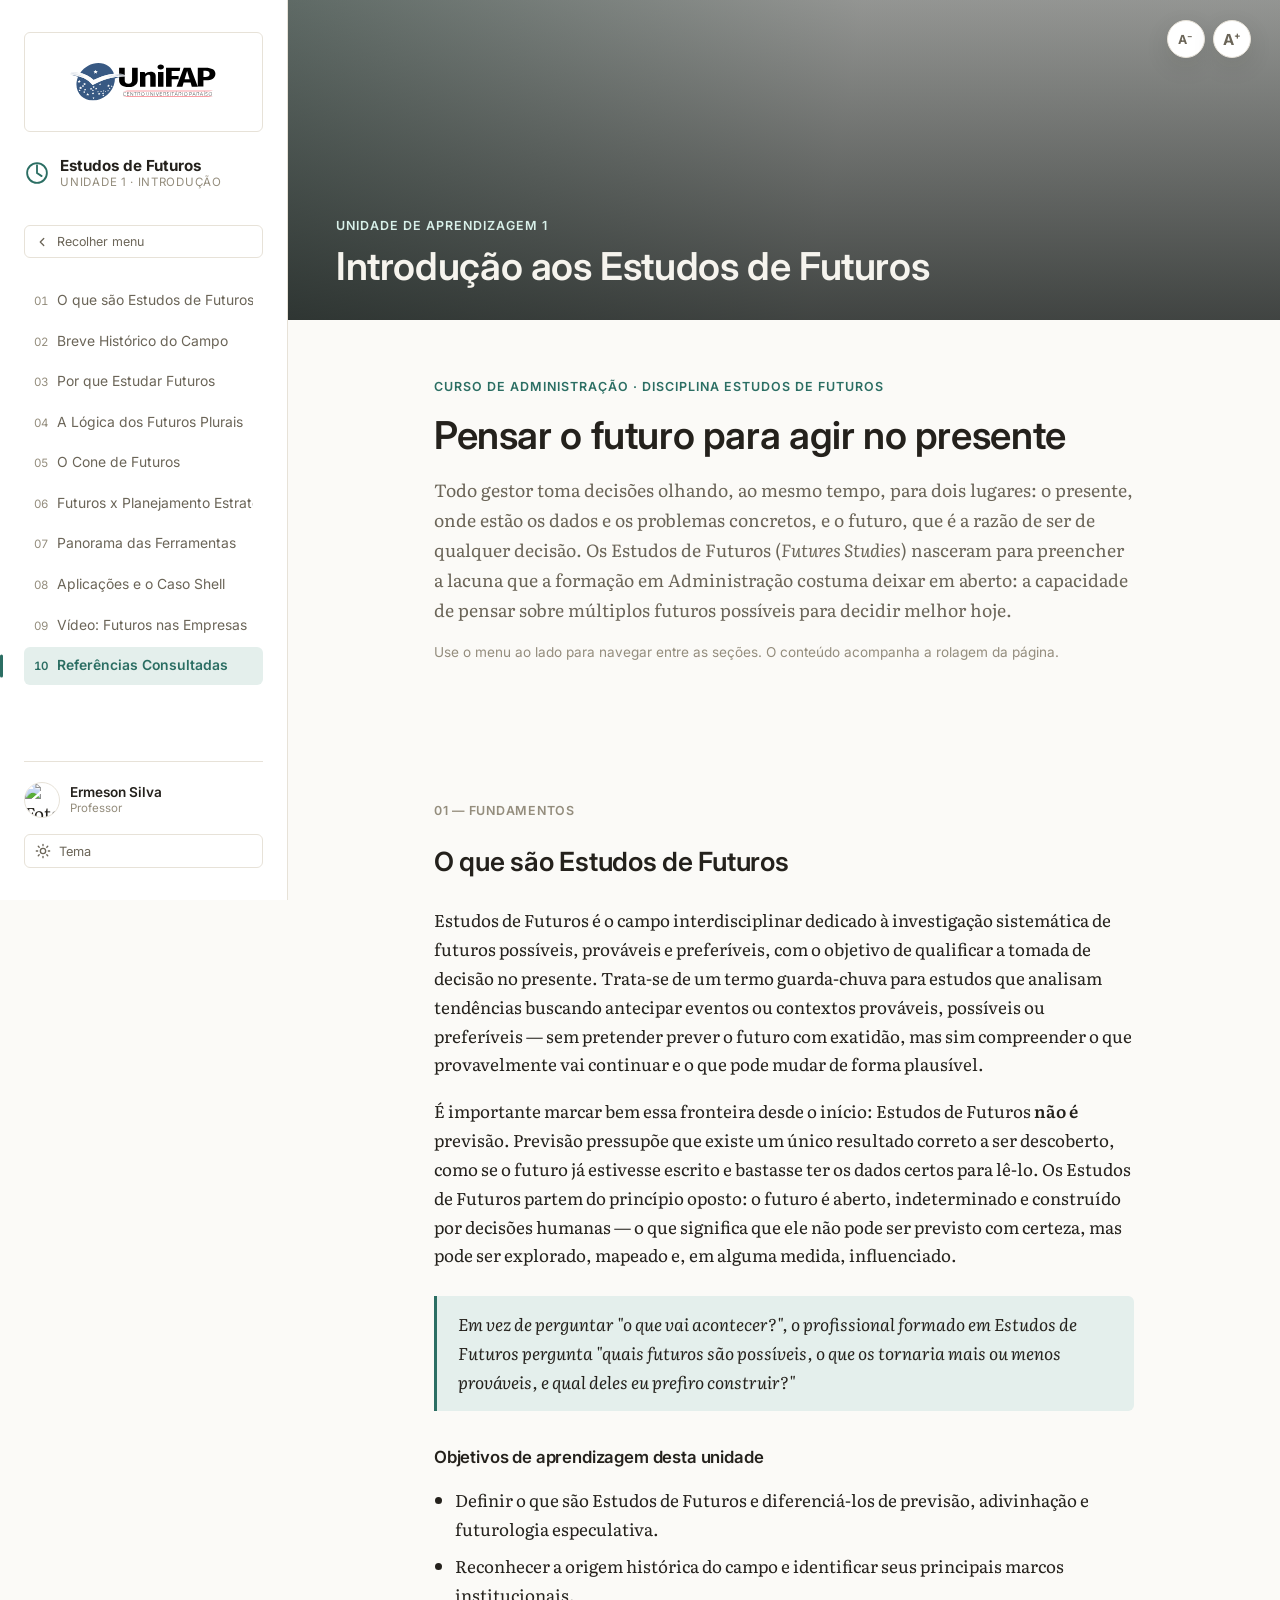
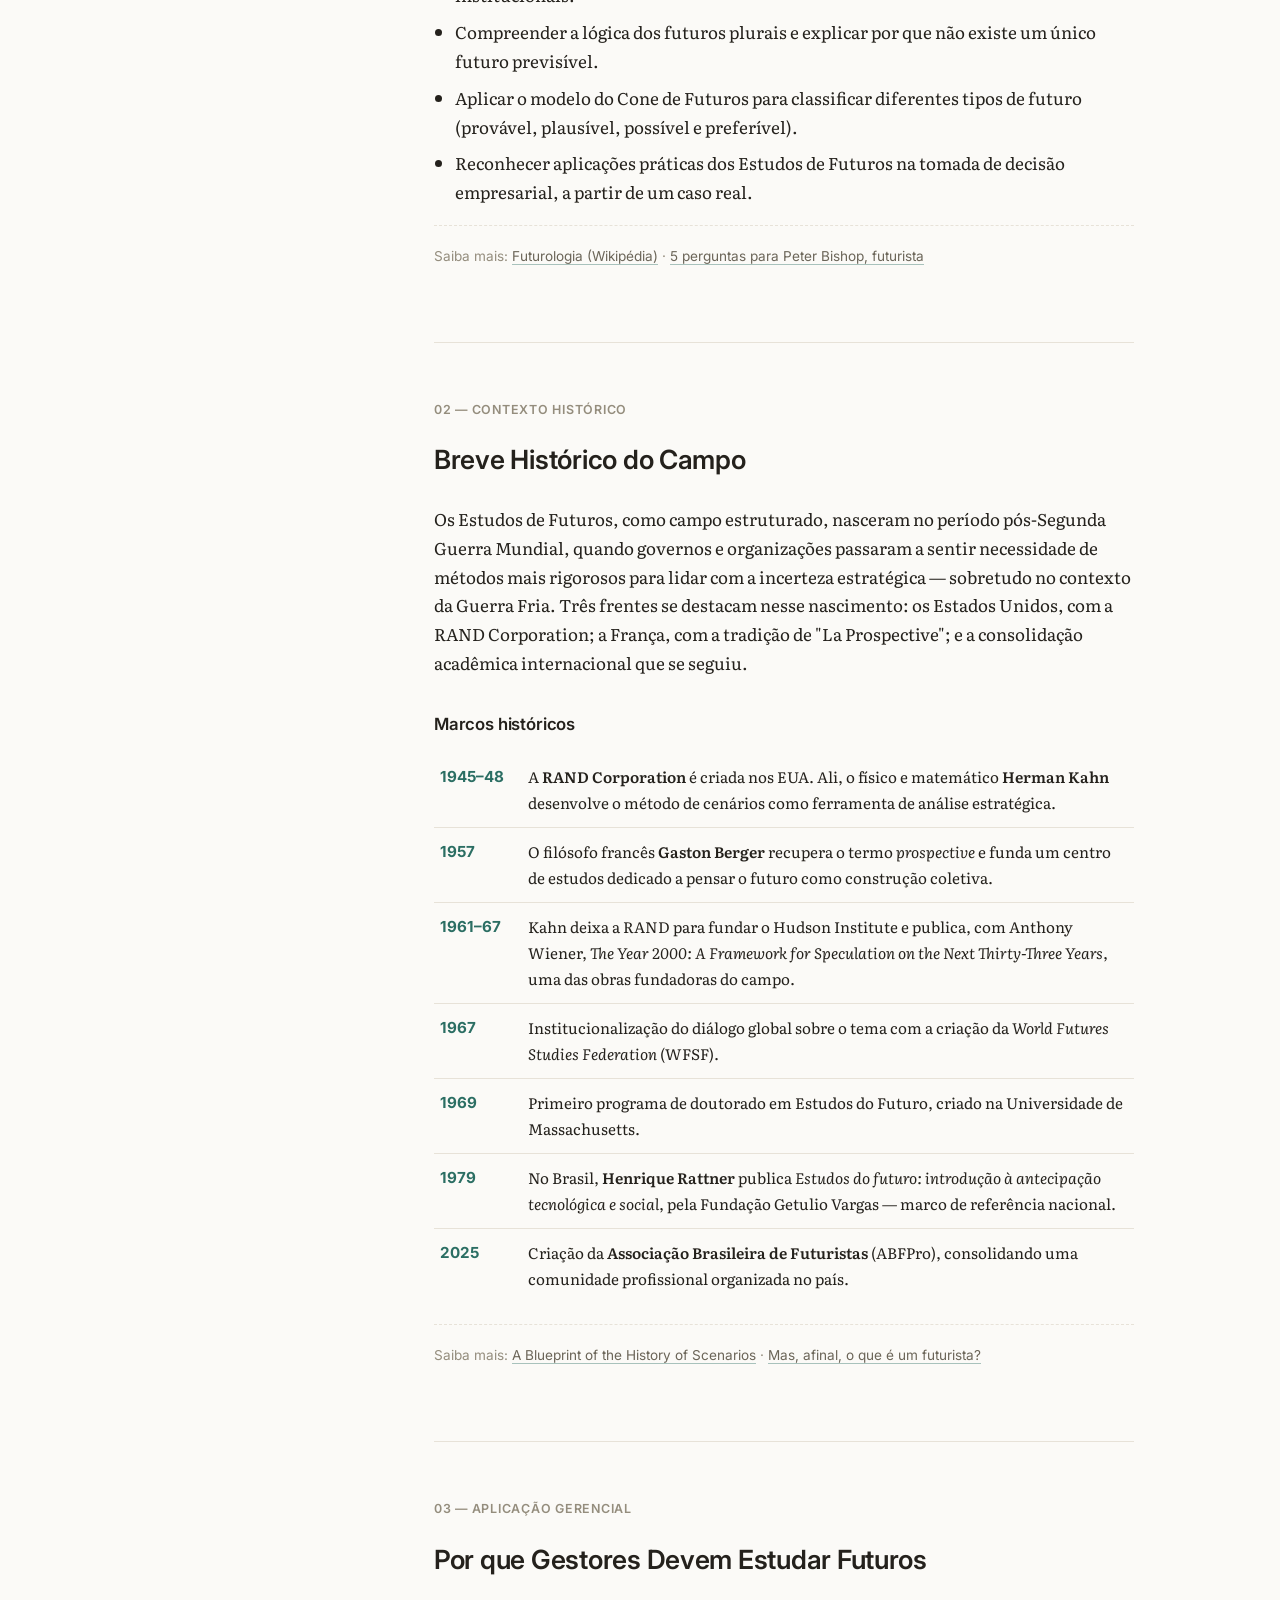
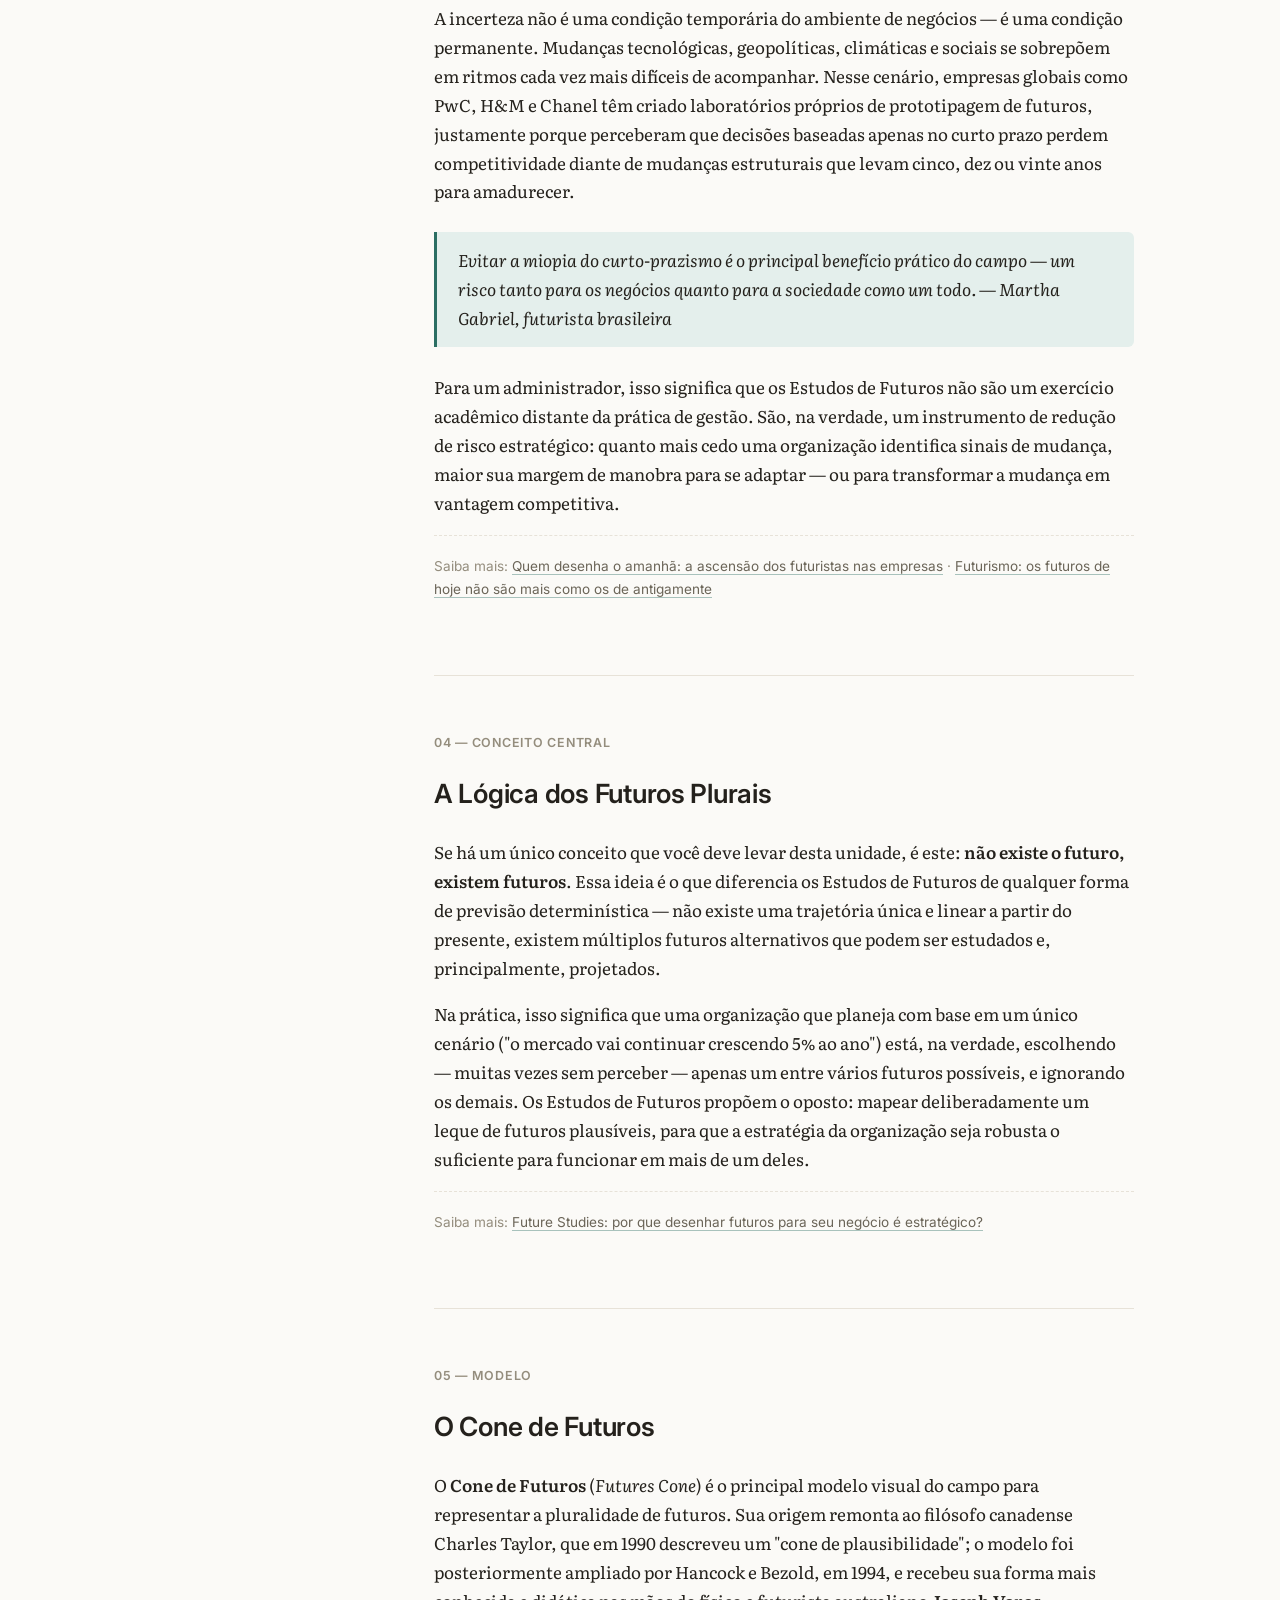
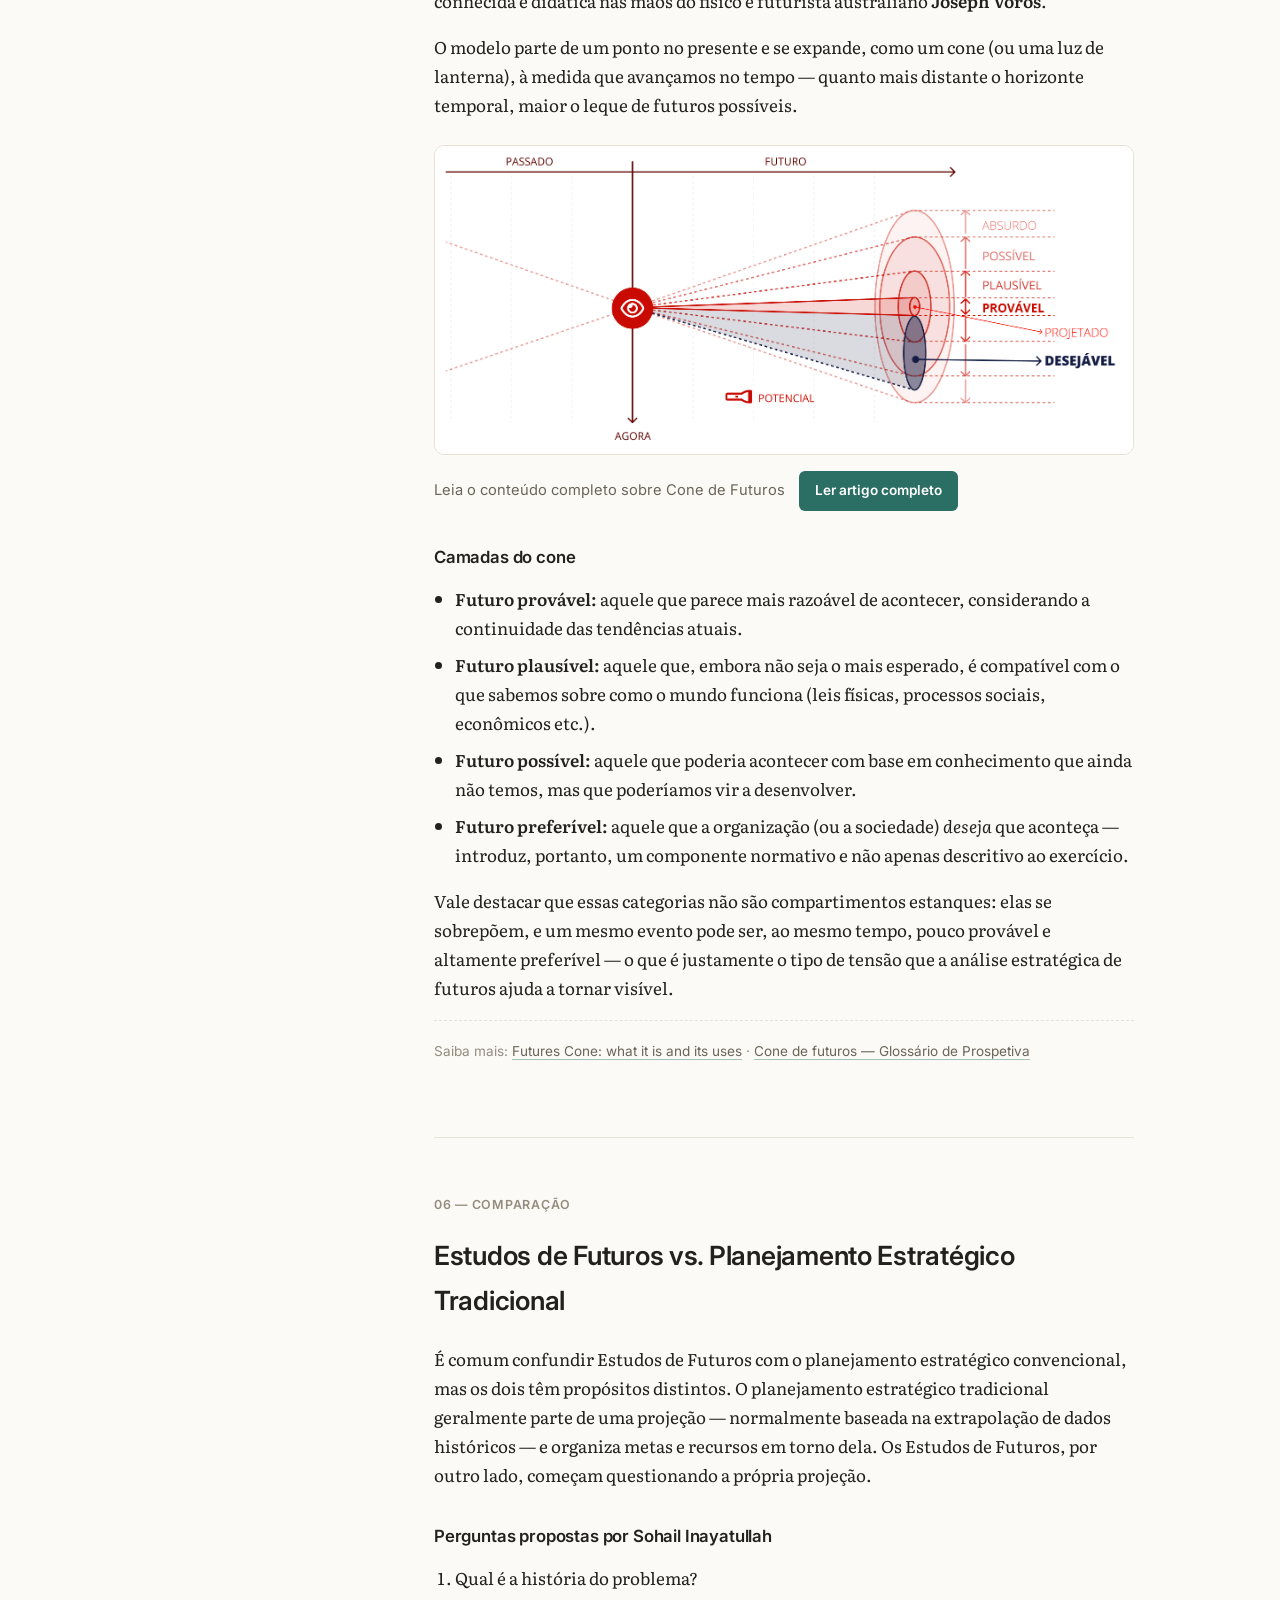
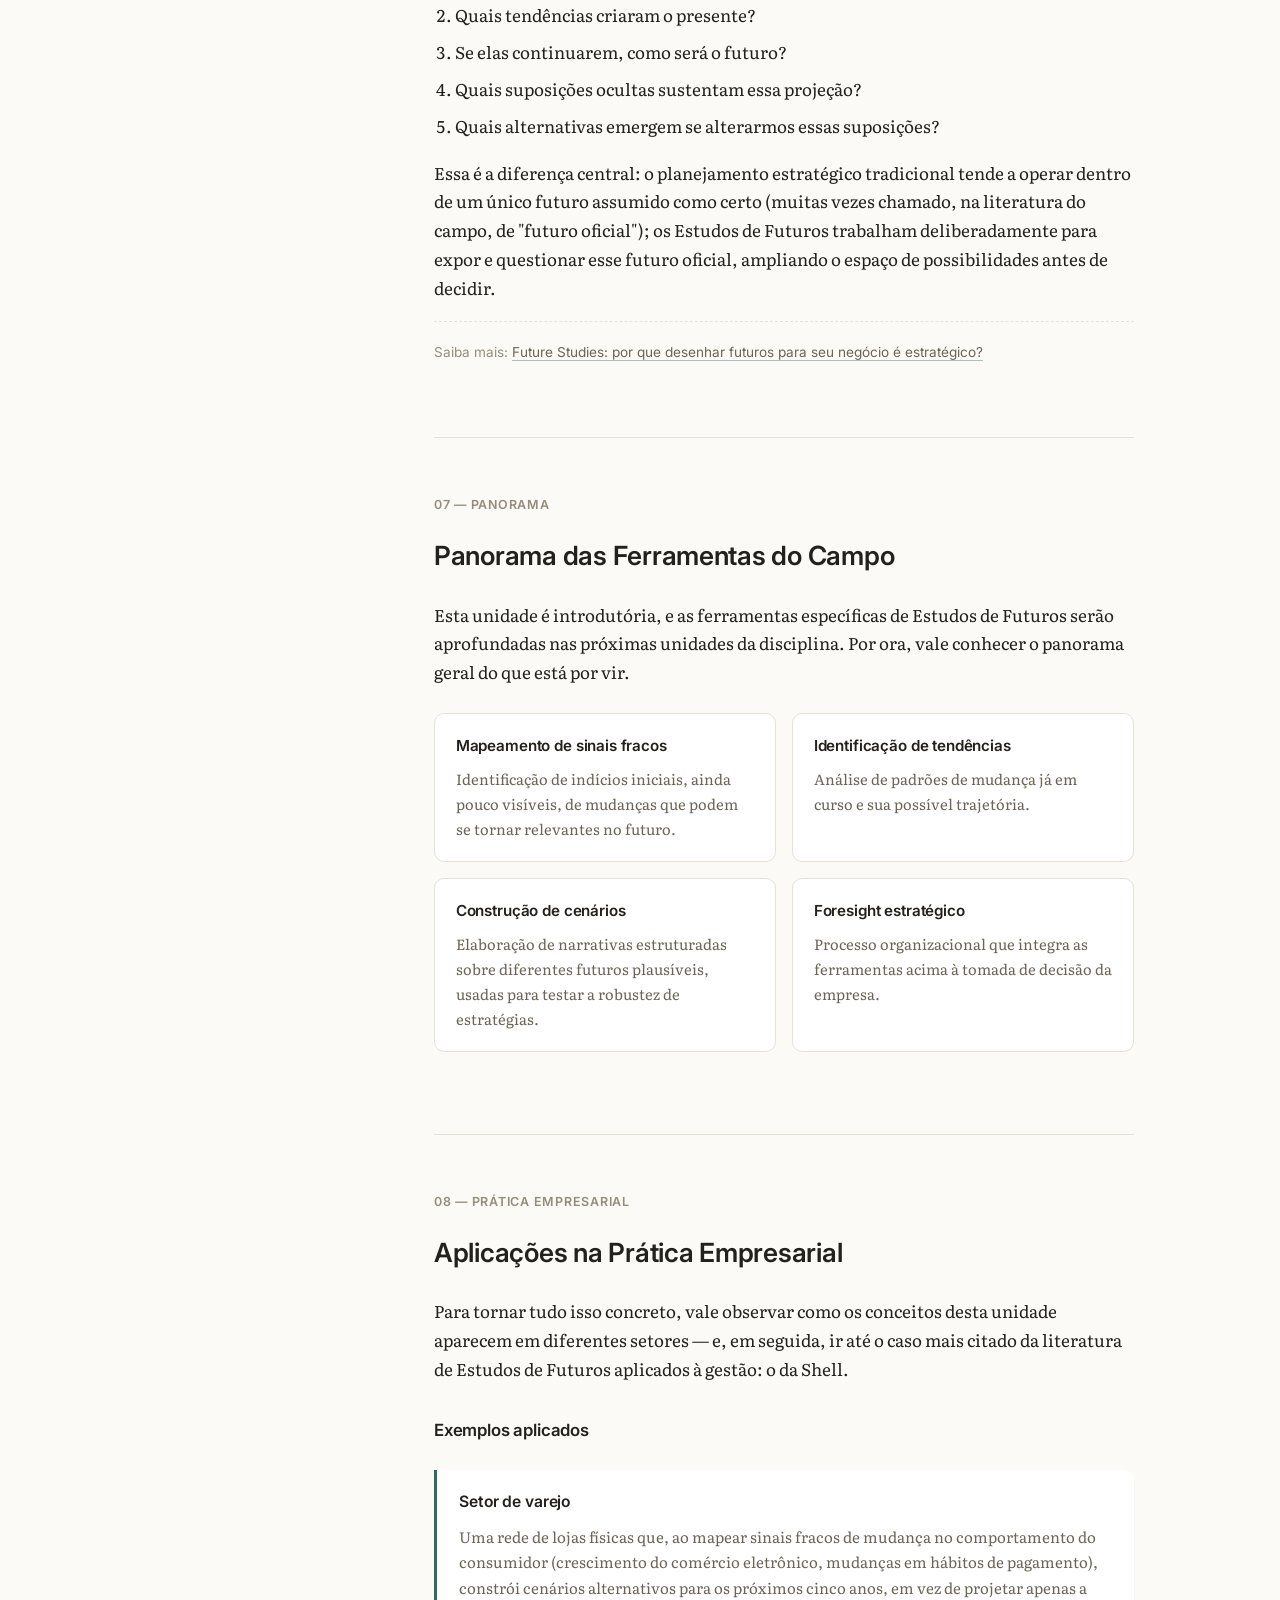
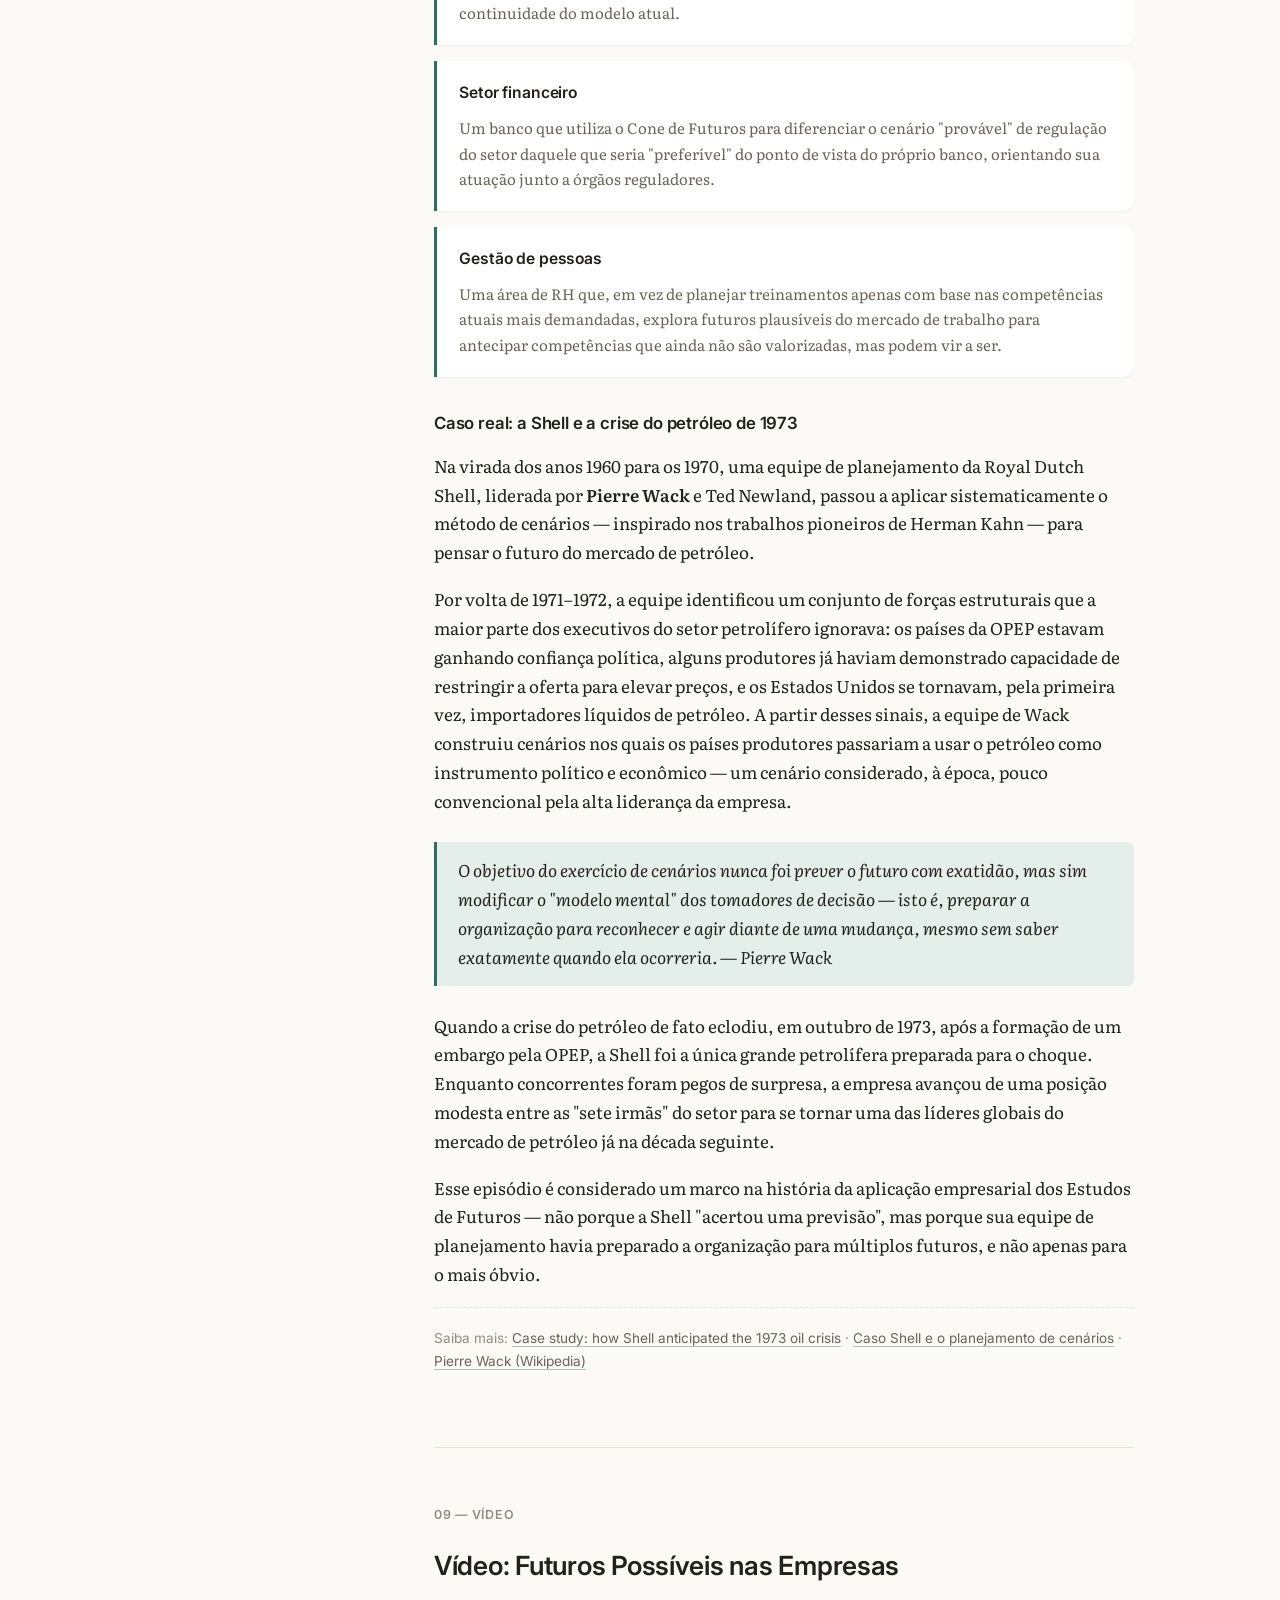
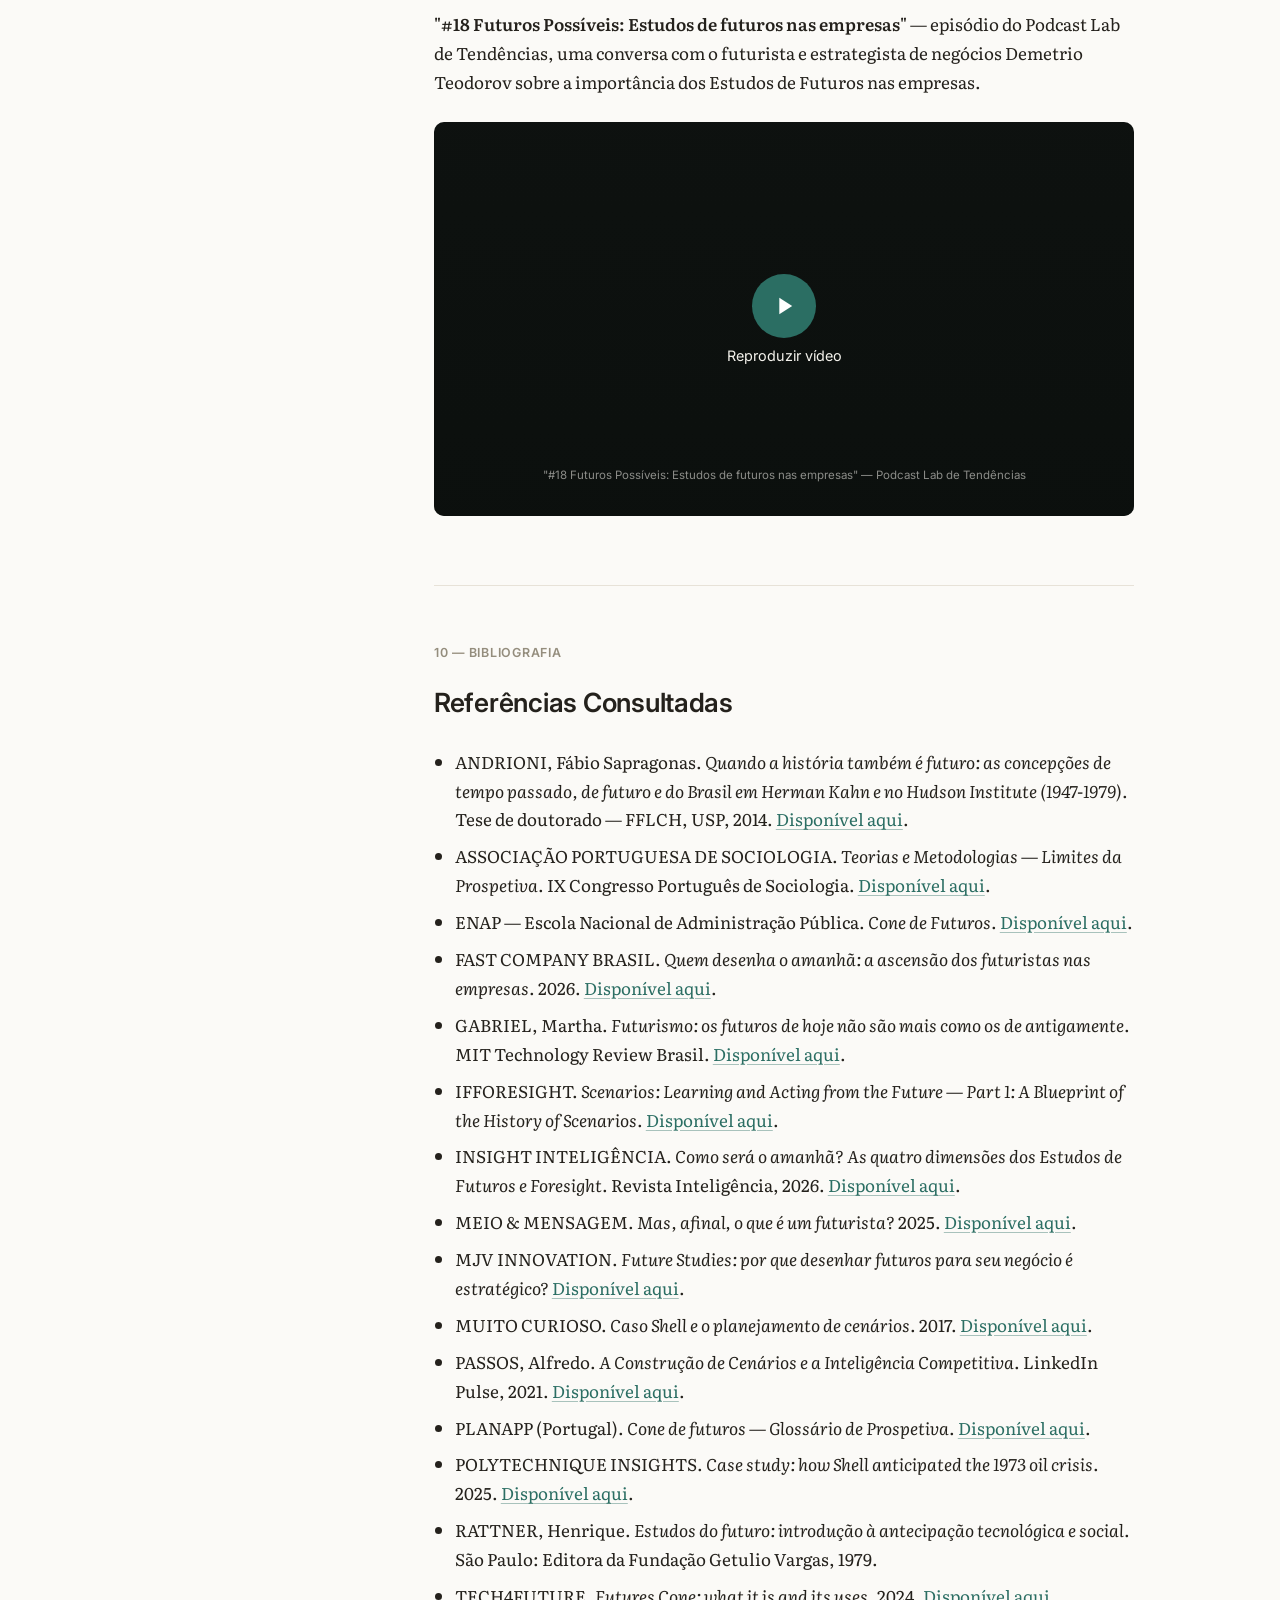
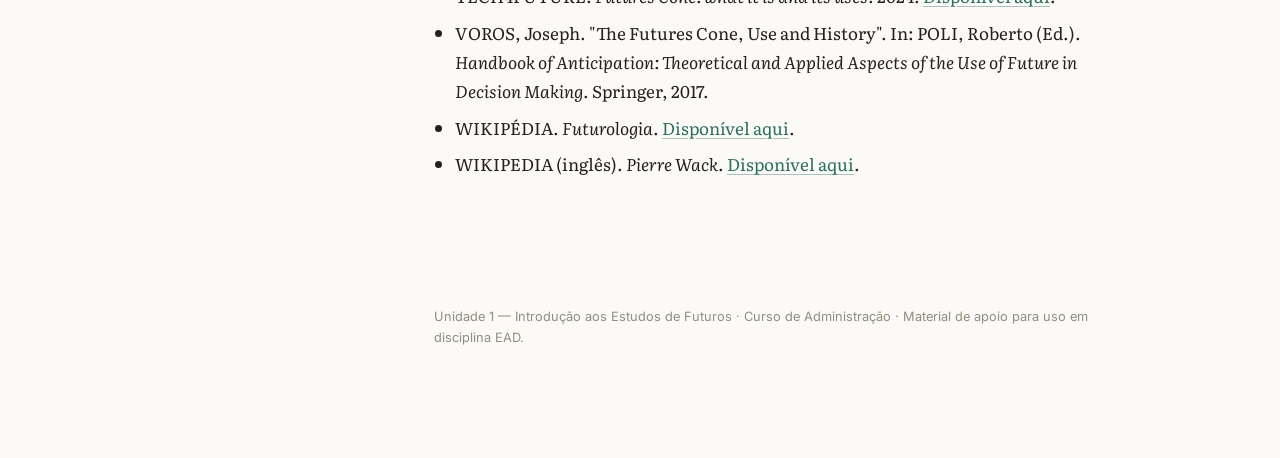
==== commit aa2c5d2b: "Aula 01 atualizada" ====
--- a/01.html
+++ b/01.html
@@ -26,6 +26,17 @@
   </button>
   <div class="nav-backdrop" id="navBackdrop"></div>
 
+  <div class="text-size-controls" role="group" aria-label="Ajustar tamanho do texto">
+    <button class="text-size-btn text-size-btn--decrease" id="textSizeDecrease" type="button"
+      aria-label="Diminuir tamanho do texto">
+      <span class="text-size-icon" aria-hidden="true">A<sup>−</sup></span>
+    </button>
+    <button class="text-size-btn text-size-btn--increase" id="textSizeIncrease" type="button"
+      aria-label="Aumentar tamanho do texto">
+      <span class="text-size-icon" aria-hidden="true">A<sup>+</sup></span>
+    </button>
+  </div>
+
   <div class="layout">
 
     <aside class="sidebar" id="sidebar">
@@ -48,41 +59,44 @@
           </div>
         </div>
 
-        <button class="sidebar-collapse" id="sidebarCollapse" aria-label="Recolher menu" aria-expanded="true" aria-controls="sidebar">
-          <svg class="collapse-icon" width="14" height="14" viewBox="0 0 24 24" fill="none" stroke="currentColor" stroke-width="2.2" stroke-linecap="round" stroke-linejoin="round" aria-hidden="true"><path d="M15 18l-6-6 6-6"/></svg>
+        <button class="sidebar-collapse" id="sidebarCollapse" aria-label="Recolher menu" aria-expanded="true"
+          aria-controls="sidebar">
+          <svg class="collapse-icon" width="14" height="14" viewBox="0 0 24 24" fill="none" stroke="currentColor"
+            stroke-width="2.2" stroke-linecap="round" stroke-linejoin="round" aria-hidden="true">
+            <path d="M15 18l-6-6 6-6" />
+          </svg>
           <span class="sidebar-collapse-label">Recolher menu</span>
         </button>
 
         <nav class="toc" aria-label="Sumário da unidade">
           <ol id="tocList">
-            <li><a href="#o-que-sao" data-index="01"><span class="toc-index">01</span><span
-                  class="toc-label">O que são Estudos de Futuros</span></a></li>
-            <li><a href="#historico" data-index="02"><span class="toc-index">02</span><span
-                  class="toc-label">Breve Histórico do Campo</span></a></li>
-            <li><a href="#por-que-gestores" data-index="03"><span class="toc-index">03</span><span
-                  class="toc-label">Por que Estudar Futuros</span></a></li>
-            <li><a href="#futuros-plurais" data-index="04"><span class="toc-index">04</span><span
-                  class="toc-label">A Lógica dos Futuros Plurais</span></a></li>
-            <li><a href="#cone-de-futuros" data-index="05"><span class="toc-index">05</span><span
-                  class="toc-label">O Cone de Futuros</span></a></li>
+            <li><a href="#o-que-sao" data-index="01"><span class="toc-index">01</span><span class="toc-label">O que são
+                  Estudos de Futuros</span></a></li>
+            <li><a href="#historico" data-index="02"><span class="toc-index">02</span><span class="toc-label">Breve
+                  Histórico do Campo</span></a></li>
+            <li><a href="#por-que-gestores" data-index="03"><span class="toc-index">03</span><span class="toc-label">Por
+                  que Estudar Futuros</span></a></li>
+            <li><a href="#futuros-plurais" data-index="04"><span class="toc-index">04</span><span class="toc-label">A
+                  Lógica dos Futuros Plurais</span></a></li>
+            <li><a href="#cone-de-futuros" data-index="05"><span class="toc-index">05</span><span class="toc-label">O
+                  Cone de Futuros</span></a></li>
             <li><a href="#planejamento-estrategico" data-index="06"><span class="toc-index">06</span><span
                   class="toc-label">Futuros x Planejamento Estratégico</span></a></li>
-            <li><a href="#ferramentas" data-index="07"><span class="toc-index">07</span><span
-                  class="toc-label">Panorama das Ferramentas</span></a></li>
+            <li><a href="#ferramentas" data-index="07"><span class="toc-index">07</span><span class="toc-label">Panorama
+                  das Ferramentas</span></a></li>
             <li><a href="#aplicacoes-praticas" data-index="08"><span class="toc-index">08</span><span
                   class="toc-label">Aplicações e o Caso Shell</span></a></li>
             <li><a href="#video-futuros-possiveis" data-index="09"><span class="toc-index">09</span><span
                   class="toc-label">Vídeo: Futuros nas Empresas</span></a></li>
-            <li><a href="#questoes-fixacao" data-index="10"><span class="toc-index">10</span><span
-                  class="toc-label">Questões de Fixação</span></a></li>
-            <li><a href="#referencias" data-index="11"><span class="toc-index">11</span><span
+            <li><a href="#referencias" data-index="10"><span class="toc-index">10</span><span
                   class="toc-label">Referências Consultadas</span></a></li>
           </ol>
         </nav>
 
         <div class="sidebar-footer">
           <div class="user-card">
-            <img class="user-avatar" src="https://avatars.githubusercontent.com/u/4398869" alt="Foto de Ermeson Silva" width="36" height="36" loading="lazy">
+            <img class="user-avatar" src="https://avatars.githubusercontent.com/u/4398869" alt="Foto de Ermeson Silva"
+              width="36" height="36" loading="lazy">
             <div class="user-info">
               <span class="user-name">Ermeson Silva</span>
               <span class="user-role">Professor</span>
@@ -285,17 +299,14 @@
         <p>O modelo parte de um ponto no presente e se expande, como um cone (ou uma luz de lanterna), à medida que
           avançamos no tempo — quanto mais distante o horizonte temporal, maior o leque de futuros possíveis.</p>
 
-        <div class="cone-diagram" role="img"
-          aria-label="Cone de futuros com camadas: possível, plausível, provável e preferível, a partir do presente">
-          <div class="cone-shape">
-            <span class="cone-layer cone-possible">Possível</span>
-            <span class="cone-layer cone-plausible">Plausível</span>
-            <span class="cone-layer cone-probable">Provável</span>
-            <span class="cone-layer cone-preferable">Preferível</span>
-          </div>
-          <p class="cone-caption">Do presente (vértice) à borda do cone: futuros cada vez menos restritos pelo
-            conhecimento atual.</p>
-        </div>
+        <figure class="cone-figure">
+          <img class="cone-image" src="img/cone-de-futuros.png"
+            alt="Diagrama do Cone de Futuros com camadas: possível, plausível, provável e preferível, a partir do presente">
+        </figure>
+        <p class="cone-cta">Leia o conteúdo completo sobre Cone de Futuros
+          <a class="btn-link" href="https://www.caiena.net/blog/cone-de-futuros-o-que-e" target="_blank"
+            rel="noopener">Ler artigo completo</a>
+        </p>
 
         <h3>Camadas do cone</h3>
         <ul>
@@ -410,7 +421,8 @@
         <h3>Caso real: a Shell e a crise do petróleo de 1973</h3>
         <p>Na virada dos anos 1960 para os 1970, uma equipe de planejamento da Royal Dutch Shell, liderada por
           <strong>Pierre Wack</strong> e Ted Newland, passou a aplicar sistematicamente o método de cenários —
-          inspirado nos trabalhos pioneiros de Herman Kahn — para pensar o futuro do mercado de petróleo.</p>
+          inspirado nos trabalhos pioneiros de Herman Kahn — para pensar o futuro do mercado de petróleo.
+        </p>
 
         <p>Por volta de 1971–1972, a equipe identificou um conjunto de forças estruturais que a maior parte dos
           executivos do setor petrolífero ignorava: os países da OPEP estavam ganhando confiança política, alguns
@@ -435,9 +447,9 @@
         <p class="reading-more">Saiba mais: <a
             href="https://www.polytechnique-insights.com/en/columns/society/case-study-how-shell-anticipated-the-1973-oil-crisis/"
             target="_blank" rel="noopener">Case study: how Shell anticipated the 1973 oil crisis</a> · <a
-            href="https://muitocurioso.org/caso-shell-e-o-planejamento-de-cenarios/" target="_blank"
-            rel="noopener">Caso Shell e o planejamento de cenários</a> · <a
-            href="https://en.wikipedia.org/wiki/Pierre_Wack" target="_blank" rel="noopener">Pierre Wack
+            href="https://muitocurioso.org/caso-shell-e-o-planejamento-de-cenarios/" target="_blank" rel="noopener">Caso
+            Shell e o planejamento de cenários</a> · <a href="https://en.wikipedia.org/wiki/Pierre_Wack" target="_blank"
+            rel="noopener">Pierre Wack
             (Wikipedia)</a></p>
       </section>
 
@@ -450,7 +462,8 @@
           Tendências, uma conversa com o futurista e estrategista de negócios Demetrio Teodorov sobre a importância
           dos Estudos de Futuros nas empresas.</p>
 
-        <div class="video-embed" data-youtube-id="POeMGT0b4Og" aria-label="Player de vídeo: Futuros Possíveis nas Empresas">
+        <div class="video-embed" data-youtube-id="POeMGT0b4Og"
+          aria-label="Player de vídeo: Futuros Possíveis nas Empresas">
           <button class="video-play" type="button" aria-label="Reproduzir vídeo">
             <span class="video-play-icon" aria-hidden="true">
               <svg width="28" height="28" viewBox="0 0 24 24" fill="currentColor">
@@ -464,91 +477,8 @@
         </div>
       </section>
 
-      <section class="unit-section" id="questoes-fixacao" aria-labelledby="questoes-fixacao-title">
-        <p class="section-eyebrow">10 — Avaliação</p>
-        <h2 id="questoes-fixacao-title">Questões de Fixação</h2>
-
-        <p>Teste seu entendimento sobre os principais conceitos desta unidade. Confira a resposta correta e a
-          justificativa logo após cada pergunta.</p>
-
-        <div class="case-list">
-          <article class="case-card">
-            <h3>1. Qual alternativa melhor diferencia os Estudos de Futuros de uma previsão convencional?</h3>
-            <ul>
-              <li>a) Estudos de Futuros calculam probabilidades exatas de eventos futuros usando modelos
-                estatísticos.</li>
-              <li>b) Estudos de Futuros partem do princípio de que existe um único futuro correto a ser descoberto
-                com dados suficientes.</li>
-              <li>c) Estudos de Futuros partem do princípio de que o futuro é aberto e indeterminado, explorando
-                múltiplos futuros possíveis em vez de prever um único resultado.</li>
-              <li>d) Estudos de Futuros e previsão são sinônimos e podem ser usados indistintamente na gestão.</li>
-            </ul>
-            <blockquote>Gabarito: c — a diferença central entre os dois campos é que a previsão pressupõe um
-              resultado único e determinado, enquanto os Estudos de Futuros trabalham com a ideia de futuros
-              plurais, abertos e passíveis de serem influenciados.</blockquote>
-          </article>
-
-          <article class="case-card">
-            <h3>2. Associe corretamente os nomes às suas contribuições na fundação do campo.</h3>
-            <ul>
-              <li>a) Herman Kahn desenvolveu o método de cenários na RAND; Gaston Berger recuperou o termo
-                "prospective" na França.</li>
-              <li>b) Herman Kahn fundou a WFSF; Gaston Berger criou o primeiro doutorado em Estudos do Futuro.</li>
-              <li>c) Gaston Berger trabalhou na RAND; Herman Kahn fundou o centro de prospectiva francês.</li>
-              <li>d) Ambos trabalharam exclusivamente no Brasil, dando origem ao campo nacional de Estudos de
-                Futuros.</li>
-            </ul>
-            <blockquote>Gabarito: a — Herman Kahn desenvolveu o método de cenários na RAND Corporation (EUA),
-              enquanto Gaston Berger recuperou o termo "prospective" em 1957 e fundou um centro de estudos na
-              França.</blockquote>
-          </article>
-
-          <article class="case-card">
-            <h3>3. No modelo do Cone de Futuros, de Joseph Voros, o que é o "futuro plausível"?</h3>
-            <ul>
-              <li>a) O futuro que a organização deseja que aconteça, independentemente de sua probabilidade.</li>
-              <li>b) O futuro mais esperado, com base na simples continuidade das tendências atuais.</li>
-              <li>c) Um futuro compatível com o que sabemos sobre como o mundo funciona, mesmo que não seja o mais
-                esperado.</li>
-              <li>d) Um futuro considerado tecnicamente impossível diante do conhecimento atual.</li>
-            </ul>
-            <blockquote>Gabarito: c — o futuro plausível é aquele admissível à luz do nosso entendimento atual sobre
-              leis físicas e processos sociais, mesmo sem ser o cenário mais provável.</blockquote>
-          </article>
-
-          <article class="case-card">
-            <h3>4. Segundo Pierre Wack, qual foi o verdadeiro objetivo do exercício de cenários na Shell?</h3>
-            <ul>
-              <li>a) Prever com exatidão a data em que a crise do petróleo ocorreria.</li>
-              <li>b) Substituir completamente o planejamento estratégico tradicional da empresa.</li>
-              <li>c) Modificar o modelo mental dos tomadores de decisão, preparando-os para reconhecer e agir diante
-                de mudanças estruturais.</li>
-              <li>d) Reduzir os investimentos da empresa no setor de exploração de petróleo.</li>
-            </ul>
-            <blockquote>Gabarito: c — Wack afirmava que o objetivo dos cenários nunca foi prever o futuro com
-              precisão, mas preparar a organização para agir diante de mudanças, mesmo sem saber exatamente quando
-              ocorreriam.</blockquote>
-          </article>
-
-          <article class="case-card">
-            <h3>5. Qual a principal diferença entre Estudos de Futuros e Planejamento Estratégico tradicional?</h3>
-            <ul>
-              <li>a) O Planejamento Estratégico tradicional tende a partir de uma única projeção assumida como certa,
-                enquanto os Estudos de Futuros questionam essa projeção e exploram múltiplos futuros alternativos.
-              </li>
-              <li>b) O Planejamento Estratégico tradicional é mais recente do que os Estudos de Futuros.</li>
-              <li>c) Os Estudos de Futuros não podem ser aplicados a organizações privadas, apenas a governos.</li>
-              <li>d) Não há diferença metodológica relevante entre os dois campos.</li>
-            </ul>
-            <blockquote>Gabarito: a — o planejamento estratégico convencional costuma operar dentro de um único
-              "futuro oficial", enquanto os Estudos de Futuros trabalham deliberadamente para expor e questionar
-              essa projeção única, ampliando o espaço de possibilidades consideradas.</blockquote>
-          </article>
-        </div>
-      </section>
-
       <section class="unit-section" id="referencias" aria-labelledby="referencias-title">
-        <p class="section-eyebrow">11 — Bibliografia</p>
+        <p class="section-eyebrow">10 — Bibliografia</p>
         <h2 id="referencias-title">Referências Consultadas</h2>
 
         <ul>
@@ -590,7 +520,8 @@
               rel="noopener">Disponível aqui</a>.</li>
           <li>PASSOS, Alfredo. <em>A Construção de Cenários e a Inteligência Competitiva</em>. LinkedIn Pulse, 2021.
             <a href="https://pt.linkedin.com/pulse/constru%C3%A7%C3%A3o-de-cen%C3%A1rios-e-intelig%C3%AAncia-competitiva-alfredo-passos"
-              target="_blank" rel="noopener">Disponível aqui</a>.</li>
+              target="_blank" rel="noopener">Disponível aqui</a>.
+          </li>
           <li>PLANAPP (Portugal). <em>Cone de futuros — Glossário de Prospetiva</em>. <a
               href="https://www.planapp.gov.pt/glossario/cone-futuros-glossario-prospetiva/" target="_blank"
               rel="noopener">Disponível aqui</a>.</li>
@@ -630,4 +561,4 @@
   <script src="js/main.js"></script>
 </body>
 
-</html>
+</html>
--- a/css/style.css
+++ b/css/style.css
@@ -21,6 +21,8 @@
   --shadow-md: 0 8px 24px rgba(30, 27, 20, 0.10);
 
   --ease: cubic-bezier(0.4, 0, 0.2, 1);
+
+  --content-scale: 1;
 }
 
 :root[data-theme="dark"] {
@@ -36,11 +38,23 @@
 }
 
 /* ---------- Reset & base ---------- */
-* { box-sizing: border-box; }
-html { scroll-behavior: smooth; }
+* {
+  box-sizing: border-box;
+}
+
+html {
+  scroll-behavior: smooth;
+}
+
 @media (prefers-reduced-motion: reduce) {
-  html { scroll-behavior: auto; }
-  * { animation-duration: 0.001ms !important; transition-duration: 0.001ms !important; }
+  html {
+    scroll-behavior: auto;
+  }
+
+  * {
+    animation-duration: 0.001ms !important;
+    transition-duration: 0.001ms !important;
+  }
 }
 
 body {
@@ -48,20 +62,36 @@
   background: var(--color-bg);
   color: var(--color-text);
   font-family: var(--font-serif);
-  font-size: 17px;
+  font-size: calc(17px * var(--content-scale, 1));
   line-height: 1.7;
   -webkit-font-smoothing: antialiased;
   transition: background-color 0.25s var(--ease), color 0.25s var(--ease);
 }
 
-h1, h2, h3 { font-family: var(--font-sans); font-weight: 600; color: var(--color-text); letter-spacing: -0.01em; }
-a { color: var(--color-accent); text-decoration-color: color-mix(in srgb, var(--color-accent) 40%, transparent); text-underline-offset: 3px; }
-a:hover { text-decoration-thickness: 2px; }
+h1,
+h2,
+h3 {
+  font-family: var(--font-sans);
+  font-weight: 600;
+  color: var(--color-text);
+  letter-spacing: -0.01em;
+}
+
+a {
+  color: var(--color-accent);
+  text-decoration-color: color-mix(in srgb, var(--color-accent) 40%, transparent);
+  text-underline-offset: 3px;
+}
+
+a:hover {
+  text-decoration-thickness: 2px;
+}
 
 /* ---------- Progress bar ---------- */
 .progress-bar {
   position: fixed;
-  top: 0; left: 0;
+  top: 0;
+  left: 0;
   height: 3px;
   width: 0%;
   background: var(--color-accent);
@@ -100,16 +130,21 @@
   align-items: center;
   justify-content: center;
   margin-bottom: 1.5rem;
-  padding: 0.65rem 0.75rem;
+  padding: 15px;
   background: #ffffff;
   border: 1px solid var(--color-border);
   border-radius: var(--radius-sm);
-  max-height: 60px;
+  max-height: 100px;
   overflow: hidden;
   opacity: 1;
   transition: max-height 0.22s var(--ease), opacity 0.18s var(--ease), padding 0.22s var(--ease), margin 0.22s var(--ease);
 }
-.brand-logo img { width: 100%; height: auto; display: block; }
+
+.brand-logo img {
+  width: 100%;
+  height: auto;
+  padding: 20px 30px;
+}
 
 .brand {
   display: flex;
@@ -118,7 +153,12 @@
   margin-bottom: 2.25rem;
   color: var(--color-accent);
 }
-.brand-mark { display: flex; flex-shrink: 0; }
+
+.brand-mark {
+  display: flex;
+  flex-shrink: 0;
+}
+
 .brand-text {
   display: flex;
   flex-direction: column;
@@ -129,8 +169,21 @@
   opacity: 1;
   transition: max-width 0.22s var(--ease), opacity 0.16s var(--ease);
 }
-.brand-title { font-family: var(--font-sans); font-weight: 700; font-size: 0.95rem; color: var(--color-text); }
-.brand-subtitle { font-family: var(--font-sans); font-size: 0.72rem; color: var(--color-text-faint); text-transform: uppercase; letter-spacing: 0.06em; }
+
+.brand-title {
+  font-family: var(--font-sans);
+  font-weight: 700;
+  font-size: 0.95rem;
+  color: var(--color-text);
+}
+
+.brand-subtitle {
+  font-family: var(--font-sans);
+  font-size: 0.72rem;
+  color: var(--color-text-faint);
+  text-transform: uppercase;
+  letter-spacing: 0.06em;
+}
 
 /* ---------- Sidebar collapse toggle ---------- */
 .sidebar-collapse {
@@ -149,8 +202,17 @@
   cursor: pointer;
   transition: border-color 0.18s var(--ease), color 0.18s var(--ease), justify-content 0.18s var(--ease);
 }
-.sidebar-collapse:hover { border-color: var(--color-accent); color: var(--color-text); }
-.collapse-icon { flex-shrink: 0; transition: transform 0.25s var(--ease); }
+
+.sidebar-collapse:hover {
+  border-color: var(--color-accent);
+  color: var(--color-text);
+}
+
+.collapse-icon {
+  flex-shrink: 0;
+  transition: transform 0.25s var(--ease);
+}
+
 .sidebar-collapse-label {
   max-width: 140px;
   overflow: hidden;
@@ -160,8 +222,18 @@
 }
 
 /* ---------- TOC ---------- */
-.toc { flex: 1; }
-.toc ol { list-style: none; margin: 0; padding: 0; display: flex; flex-direction: column; gap: 0.15rem; }
+.toc {
+  flex: 1;
+}
+
+.toc ol {
+  list-style: none;
+  margin: 0;
+  padding: 0;
+  display: flex;
+  flex-direction: column;
+  gap: 0.15rem;
+}
 
 .toc a {
   display: flex;
@@ -177,7 +249,10 @@
   position: relative;
 }
 
-.toc a:hover { background: var(--color-accent-soft); color: var(--color-text); }
+.toc a:hover {
+  background: var(--color-accent-soft);
+  color: var(--color-text);
+}
 
 .toc-index {
   font-size: 0.72rem;
@@ -201,7 +276,10 @@
   color: var(--color-accent);
   font-weight: 600;
 }
-.toc li a.is-active .toc-index { color: var(--color-accent); }
+
+.toc li a.is-active .toc-index {
+  color: var(--color-accent);
+}
 
 .toc li a.is-active::before {
   content: "";
@@ -250,8 +328,18 @@
   transition: max-width 0.22s var(--ease), opacity 0.16s var(--ease);
 }
 
-.user-name { font-family: var(--font-sans); font-weight: 600; font-size: 0.85rem; color: var(--color-text); }
-.user-role { font-family: var(--font-sans); font-size: 0.72rem; color: var(--color-text-faint); }
+.user-name {
+  font-family: var(--font-sans);
+  font-weight: 600;
+  font-size: 0.85rem;
+  color: var(--color-text);
+}
+
+.user-role {
+  font-family: var(--font-sans);
+  font-size: 0.72rem;
+  color: var(--color-text-faint);
+}
 
 .theme-toggle {
   display: flex;
@@ -268,10 +356,23 @@
   cursor: pointer;
   transition: border-color 0.18s var(--ease), color 0.18s var(--ease);
 }
-.theme-toggle:hover { border-color: var(--color-accent); color: var(--color-text); }
-.theme-toggle .icon-moon { display: none; }
-:root[data-theme="dark"] .theme-toggle .icon-sun { display: none; }
-:root[data-theme="dark"] .theme-toggle .icon-moon { display: inline-flex; }
+
+.theme-toggle:hover {
+  border-color: var(--color-accent);
+  color: var(--color-text);
+}
+
+.theme-toggle .icon-moon {
+  display: none;
+}
+
+:root[data-theme="dark"] .theme-toggle .icon-sun {
+  display: none;
+}
+
+:root[data-theme="dark"] .theme-toggle .icon-moon {
+  display: inline-flex;
+}
 
 .theme-toggle-label {
   max-width: 100px;
@@ -283,8 +384,15 @@
 
 /* ---------- Collapsed sidebar state (desktop only) ---------- */
 @media (min-width: 821px) {
-  .sidebar.is-collapsed { width: 5.25rem; flex-basis: 5.25rem; }
-  .sidebar.is-collapsed .sidebar-inner { padding-left: 0.85rem; padding-right: 0.85rem; }
+  .sidebar.is-collapsed {
+    width: 5.25rem;
+    flex-basis: 5.25rem;
+  }
+
+  .sidebar.is-collapsed .sidebar-inner {
+    padding-left: 0.85rem;
+    padding-right: 0.85rem;
+  }
 
   .sidebar.is-collapsed .brand-logo {
     max-height: 0;
@@ -295,7 +403,11 @@
     border-width: 0;
   }
 
-  .sidebar.is-collapsed .brand { gap: 0; justify-content: center; }
+  .sidebar.is-collapsed .brand {
+    gap: 0;
+    justify-content: center;
+  }
+
   .sidebar.is-collapsed .brand-text,
   .sidebar.is-collapsed .toc-label,
   .sidebar.is-collapsed .theme-toggle-label,
@@ -304,16 +416,42 @@
     opacity: 0;
   }
 
-  .sidebar.is-collapsed .sidebar-collapse { justify-content: center; gap: 0; }
-  .sidebar.is-collapsed .collapse-icon { transform: rotate(180deg); }
-
-  .sidebar.is-collapsed .toc a { justify-content: center; gap: 0; padding-left: 0.3rem; padding-right: 0.3rem; }
-  .sidebar.is-collapsed .toc li a.is-active::before { left: -0.85rem; }
-
-  .sidebar.is-collapsed .theme-toggle { justify-content: center; gap: 0; padding-left: 0.3rem; padding-right: 0.3rem; }
-
-  .sidebar.is-collapsed .user-card { justify-content: center; gap: 0; }
-  .sidebar.is-collapsed .user-info { max-width: 0; opacity: 0; }
+  .sidebar.is-collapsed .sidebar-collapse {
+    justify-content: center;
+    gap: 0;
+  }
+
+  .sidebar.is-collapsed .collapse-icon {
+    transform: rotate(180deg);
+  }
+
+  .sidebar.is-collapsed .toc a {
+    justify-content: center;
+    gap: 0;
+    padding-left: 0.3rem;
+    padding-right: 0.3rem;
+  }
+
+  .sidebar.is-collapsed .toc li a.is-active::before {
+    left: -0.85rem;
+  }
+
+  .sidebar.is-collapsed .theme-toggle {
+    justify-content: center;
+    gap: 0;
+    padding-left: 0.3rem;
+    padding-right: 0.3rem;
+  }
+
+  .sidebar.is-collapsed .user-card {
+    justify-content: center;
+    gap: 0;
+  }
+
+  .sidebar.is-collapsed .user-info {
+    max-width: 0;
+    opacity: 0;
+  }
 }
 
 /* ---------- Content ---------- */
@@ -361,7 +499,7 @@
 
 .hero-banner-kicker {
   font-family: var(--font-sans);
-  font-size: 0.78rem;
+  font-size: calc(0.78rem * var(--content-scale, 1));
   font-weight: 600;
   letter-spacing: 0.08em;
   text-transform: uppercase;
@@ -370,7 +508,7 @@
 }
 
 .hero-banner-title {
-  font-size: clamp(1.6rem, 3.4vw, 2.4rem);
+  font-size: calc(clamp(1.6rem, 3.4vw, 2.4rem) * var(--content-scale, 1));
   line-height: 1.15;
   margin: 0;
   color: #f6f4ee;
@@ -380,28 +518,32 @@
   max-width: var(--content-max-width);
   margin: 0 auto 5rem;
 }
+
 .hero-kicker {
   font-family: var(--font-sans);
-  font-size: 0.78rem;
+  font-size: calc(0.78rem * var(--content-scale, 1));
   font-weight: 600;
   letter-spacing: 0.08em;
   text-transform: uppercase;
   color: var(--color-accent);
   margin: 0 0 0.9rem;
 }
+
 .hero h1 {
-  font-size: clamp(1.9rem, 3vw, 2.5rem);
+  font-size: calc(clamp(1.9rem, 3vw, 2.5rem) * var(--content-scale, 1));
   line-height: 1.2;
   margin: 0 0 1.1rem;
 }
+
 .hero-lede {
-  font-size: 1.1rem;
+  font-size: calc(1.1rem * var(--content-scale, 1));
   color: var(--color-text-muted);
   margin: 0 0 1rem;
 }
+
 .hero-hint {
   font-family: var(--font-sans);
-  font-size: 0.85rem;
+  font-size: calc(0.85rem * var(--content-scale, 1));
   color: var(--color-text-faint);
   margin: 0;
 }
@@ -417,12 +559,19 @@
   transform: translateY(14px);
   transition: opacity 0.6s var(--ease), transform 0.6s var(--ease);
 }
-.unit-section:first-of-type { border-top: none; }
-.unit-section.is-visible { opacity: 1; transform: translateY(0); }
+
+.unit-section:first-of-type {
+  border-top: none;
+}
+
+.unit-section.is-visible {
+  opacity: 1;
+  transform: translateY(0);
+}
 
 .section-eyebrow {
   font-family: var(--font-sans);
-  font-size: 0.78rem;
+  font-size: calc(0.78rem * var(--content-scale, 1));
   font-weight: 600;
   letter-spacing: 0.06em;
   text-transform: uppercase;
@@ -431,23 +580,38 @@
 }
 
 .unit-section h2 {
-  font-size: 1.65rem;
+  font-size: calc(1.65rem * var(--content-scale, 1));
   margin: 0 0 1.4rem;
 }
 
 .unit-section h3 {
   font-family: var(--font-sans);
-  font-size: 1.05rem;
+  font-size: calc(1.05rem * var(--content-scale, 1));
   font-weight: 600;
   margin: 2rem 0 0.9rem;
 }
 
-.unit-section p { margin: 0 0 1.1rem; }
-.unit-section ul, .unit-section ol { margin: 0 0 1.1rem; padding-left: 1.3rem; }
-.unit-section li { margin-bottom: 0.5rem; }
-.unit-section li:last-child { margin-bottom: 0; }
-
-.unit-section strong { font-weight: 600; }
+.unit-section p {
+  margin: 0 0 1.1rem;
+}
+
+.unit-section ul,
+.unit-section ol {
+  margin: 0 0 1.1rem;
+  padding-left: 1.3rem;
+}
+
+.unit-section li {
+  margin-bottom: 0.5rem;
+}
+
+.unit-section li:last-child {
+  margin-bottom: 0;
+}
+
+.unit-section strong {
+  font-weight: 600;
+}
 
 blockquote {
   margin: 1.6rem 0;
@@ -458,31 +622,42 @@
   font-style: italic;
   color: var(--color-text);
 }
-blockquote p:last-child { margin: 0; }
+
+blockquote p:last-child {
+  margin: 0;
+}
 
 .reading-more {
   font-family: var(--font-sans);
-  font-size: 0.85rem;
+  font-size: calc(0.85rem * var(--content-scale, 1));
   color: var(--color-text-faint);
   margin-top: 1.8rem;
   padding-top: 1.2rem;
   border-top: 1px dashed var(--color-border);
 }
-.reading-more a { color: var(--color-text-muted); }
+
+.reading-more a {
+  color: var(--color-text-muted);
+}
 
 /* ---------- Timeline table ---------- */
 .timeline-table {
   width: 100%;
   border-collapse: collapse;
   margin: 0 0 1.3rem;
-  font-size: 0.95rem;
-}
+  font-size: calc(0.95rem * var(--content-scale, 1));
+}
+
 .timeline-table td {
   padding: 0.7rem 0.4rem;
   border-top: 1px solid var(--color-border);
   vertical-align: top;
 }
-.timeline-table tr:first-child td { border-top: none; }
+
+.timeline-table tr:first-child td {
+  border-top: none;
+}
+
 .t-year {
   font-family: var(--font-sans);
   font-weight: 700;
@@ -493,39 +668,123 @@
 }
 
 /* ---------- Futures cone diagram ---------- */
-.cone-diagram { margin: 1.6rem 0; }
+.cone-diagram {
+  margin: 1.6rem 0;
+}
+
 .cone-shape {
   display: flex;
   align-items: stretch;
   height: 150px;
   gap: 3px;
 }
+
 .cone-layer {
   flex: 1;
   display: flex;
   align-items: center;
   justify-content: center;
   font-family: var(--font-sans);
-  font-size: 0.78rem;
+  font-size: calc(0.78rem * var(--content-scale, 1));
   font-weight: 600;
   color: var(--color-accent-contrast);
   border-radius: var(--radius-sm);
   clip-path: polygon(0 50%, 100% 0, 100% 100%);
 }
-.cone-preferable { background: var(--color-accent); flex: 0.8; opacity: 0.55; clip-path: none; border-radius: var(--radius-sm); }
-.cone-probable { background: var(--color-accent); opacity: 0.65; }
-.cone-plausible { background: var(--color-accent); opacity: 0.45; }
-.cone-possible { background: var(--color-accent); opacity: 0.25; color: var(--color-text); }
+
+.cone-preferable {
+  background: var(--color-accent);
+  flex: 0.8;
+  opacity: 0.55;
+  clip-path: none;
+  border-radius: var(--radius-sm);
+}
+
+.cone-probable {
+  background: var(--color-accent);
+  opacity: 0.65;
+}
+
+.cone-plausible {
+  background: var(--color-accent);
+  opacity: 0.45;
+}
+
+.cone-possible {
+  background: var(--color-accent);
+  opacity: 0.25;
+  color: var(--color-text);
+}
+
 .cone-caption {
   font-family: var(--font-sans);
-  font-size: 0.8rem;
+  font-size: calc(0.8rem * var(--content-scale, 1));
   color: var(--color-text-faint);
   margin-top: 0.8rem;
 }
 
+/* ---------- Cone image + CTA ---------- */
+.cone-figure {
+  margin: 1.6rem 0 1rem;
+}
+
+.cone-image {
+  display: block;
+  width: 100%;
+  height: auto;
+  border-radius: var(--radius-md);
+  border: 1px solid var(--color-border);
+}
+
+.cone-cta {
+  display: flex;
+  flex-wrap: wrap;
+  align-items: center;
+  gap: 0.9rem;
+  margin: 0 0 1.3rem;
+  font-family: var(--font-sans);
+  font-size: calc(0.92rem * var(--content-scale, 1));
+  color: var(--color-text-muted);
+}
+
+.btn-link {
+  display: inline-flex;
+  align-items: center;
+  gap: 0.4rem;
+  padding: 0.5rem 1rem;
+  background: var(--color-accent);
+  color: var(--color-accent-contrast);
+  border-radius: var(--radius-sm);
+  font-family: var(--font-sans);
+  font-size: calc(0.85rem * var(--content-scale, 1));
+  font-weight: 600;
+  text-decoration: none;
+  transition: transform 0.18s var(--ease), box-shadow 0.18s var(--ease);
+}
+
+.btn-link:hover {
+  transform: translateY(-1px);
+  box-shadow: var(--shadow-sm);
+  text-decoration: none;
+}
+
 /* ---------- Steps list ---------- */
-.steps-list { list-style: none; padding: 0; margin: 0; display: flex; flex-direction: column; gap: 1.4rem; }
-.steps-list li { display: flex; gap: 1rem; margin: 0; align-items: flex-start; }
+.steps-list {
+  list-style: none;
+  padding: 0;
+  margin: 0;
+  display: flex;
+  flex-direction: column;
+  gap: 1.4rem;
+}
+
+.steps-list li {
+  display: flex;
+  gap: 1rem;
+  margin: 0;
+  align-items: flex-start;
+}
+
 .step-number {
   flex-shrink: 0;
   width: 2.1rem;
@@ -535,13 +794,21 @@
   color: var(--color-accent);
   font-family: var(--font-sans);
   font-weight: 700;
-  font-size: 0.9rem;
+  font-size: calc(0.9rem * var(--content-scale, 1));
   display: flex;
   align-items: center;
   justify-content: center;
 }
-.step-body h3 { margin: 0.1rem 0 0.35rem; font-size: 1rem; }
-.step-body p { margin: 0; color: var(--color-text-muted); }
+
+.step-body h3 {
+  margin: 0.1rem 0 0.35rem;
+  font-size: calc(1rem * var(--content-scale, 1));
+}
+
+.step-body p {
+  margin: 0;
+  color: var(--color-text-muted);
+}
 
 /* ---------- Method grid ---------- */
 .method-grid {
@@ -550,6 +817,7 @@
   gap: 1rem;
   margin: 1.6rem 0;
 }
+
 .method-card {
   padding: 1.2rem 1.3rem;
   border: 1px solid var(--color-border);
@@ -557,12 +825,31 @@
   background: var(--color-bg-elevated);
   transition: border-color 0.2s var(--ease), transform 0.2s var(--ease);
 }
-.method-card:hover { border-color: var(--color-accent); transform: translateY(-2px); }
-.method-card h3 { font-size: 0.95rem; margin: 0 0 0.5rem; }
-.method-card p { margin: 0; font-size: 0.92rem; color: var(--color-text-muted); }
+
+.method-card:hover {
+  border-color: var(--color-accent);
+  transform: translateY(-2px);
+}
+
+.method-card h3 {
+  font-size: calc(0.95rem * var(--content-scale, 1));
+  margin: 0 0 0.5rem;
+}
+
+.method-card p {
+  margin: 0;
+  font-size: calc(0.92rem * var(--content-scale, 1));
+  color: var(--color-text-muted);
+}
 
 /* ---------- Case list ---------- */
-.case-list { display: flex; flex-direction: column; gap: 1rem; margin: 1.6rem 0; }
+.case-list {
+  display: flex;
+  flex-direction: column;
+  gap: 1rem;
+  margin: 1.6rem 0;
+}
+
 .case-card {
   padding: 1.2rem 1.4rem;
   border-left: 3px solid var(--color-accent);
@@ -570,8 +857,17 @@
   border-radius: 0 var(--radius-md) var(--radius-md) 0;
   box-shadow: var(--shadow-sm);
 }
-.case-card h3 { font-size: 0.98rem; margin: 0 0 0.5rem; }
-.case-card p { margin: 0; font-size: 0.94rem; color: var(--color-text-muted); }
+
+.case-card h3 {
+  font-size: calc(0.98rem * var(--content-scale, 1));
+  margin: 0 0 0.5rem;
+}
+
+.case-card p {
+  margin: 0;
+  font-size: calc(0.94rem * var(--content-scale, 1));
+  color: var(--color-text-muted);
+}
 
 /* ---------- Video embed ---------- */
 .video-embed {
@@ -580,12 +876,24 @@
   aspect-ratio: 16 / 9;
   border-radius: var(--radius-md);
   overflow: hidden;
-  background: #0e1210;
+  background: #0e1210 center / cover no-repeat;
   margin: 1.6rem 0 0.8rem;
   display: flex;
   align-items: center;
   justify-content: center;
 }
+
+.video-embed::before {
+  content: "";
+  position: absolute;
+  inset: 0;
+  background: linear-gradient(180deg, rgba(10, 14, 12, 0.15) 0%, rgba(10, 14, 12, 0.6) 100%);
+}
+
+.video-embed.is-playing::before {
+  display: none;
+}
+
 .video-embed iframe {
   position: absolute;
   inset: 0;
@@ -593,6 +901,7 @@
   height: 100%;
   border: 0;
 }
+
 .video-play {
   display: flex;
   flex-direction: column;
@@ -603,9 +912,10 @@
   color: #f4f2ec;
   cursor: pointer;
   font-family: var(--font-sans);
-  font-size: 0.9rem;
+  font-size: calc(0.9rem * var(--content-scale, 1));
   z-index: 2;
 }
+
 .video-play-icon {
   width: 4rem;
   height: 4rem;
@@ -617,7 +927,11 @@
   justify-content: center;
   transition: transform 0.2s var(--ease);
 }
-.video-play:hover .video-play-icon { transform: scale(1.06); }
+
+.video-play:hover .video-play-icon {
+  transform: scale(1.06);
+}
+
 .video-config-note {
   position: absolute;
   bottom: 0.8rem;
@@ -625,12 +939,15 @@
   right: 0.9rem;
   margin: 0;
   font-family: var(--font-sans);
-  font-size: 0.72rem;
+  font-size: calc(0.72rem * var(--content-scale, 1));
   color: rgba(244, 242, 236, 0.55);
   text-align: center;
 }
+
 .video-embed.is-playing .video-play,
-.video-embed.is-playing .video-config-note { display: none; }
+.video-embed.is-playing .video-config-note {
+  display: none;
+}
 
 .activity-box {
   margin-top: 2rem;
@@ -639,8 +956,17 @@
   border-radius: var(--radius-md);
   background: var(--color-accent-soft);
 }
-.activity-box h3 { margin: 0 0 0.6rem; font-size: 0.95rem; color: var(--color-accent); }
-.activity-box p { margin: 0; color: var(--color-text); }
+
+.activity-box h3 {
+  margin: 0 0 0.6rem;
+  font-size: calc(0.95rem * var(--content-scale, 1));
+  color: var(--color-accent);
+}
+
+.activity-box p {
+  margin: 0;
+  color: var(--color-text);
+}
 
 /* ---------- Footer ---------- */
 .unit-footer {
@@ -648,7 +974,7 @@
   margin: 0 auto;
   padding: 2.5rem 0 0;
   font-family: var(--font-sans);
-  font-size: 0.8rem;
+  font-size: calc(0.8rem * var(--content-scale, 1));
   color: var(--color-text-faint);
 }
 
@@ -674,8 +1000,69 @@
   transition: opacity 0.25s var(--ease), transform 0.25s var(--ease), border-color 0.2s var(--ease);
   z-index: 50;
 }
-.back-to-top.is-visible { opacity: 1; pointer-events: auto; transform: translateY(0); }
-.back-to-top:hover { border-color: var(--color-accent); color: var(--color-accent); }
+
+.back-to-top.is-visible {
+  opacity: 1;
+  pointer-events: auto;
+  transform: translateY(0);
+}
+
+.back-to-top:hover {
+  border-color: var(--color-accent);
+  color: var(--color-accent);
+}
+
+/* ---------- Text-size controls ---------- */
+.text-size-controls {
+  position: fixed;
+  top: 1.25rem;
+  right: 1.75rem;
+  z-index: 45;
+  display: flex;
+  gap: 0.5rem;
+}
+
+.text-size-btn {
+  width: 2.4rem;
+  height: 2.4rem;
+  flex-shrink: 0;
+  border-radius: 50%;
+  border: 1px solid var(--color-border);
+  background: var(--color-bg-elevated);
+  color: var(--color-text-muted);
+  display: flex;
+  align-items: center;
+  justify-content: center;
+  cursor: pointer;
+  box-shadow: var(--shadow-md);
+  transition: border-color 0.18s var(--ease), color 0.18s var(--ease), opacity 0.18s var(--ease);
+}
+
+.text-size-btn:hover {
+  border-color: var(--color-accent);
+  color: var(--color-accent);
+}
+
+.text-size-btn[aria-disabled="true"] {
+  opacity: 0.4;
+  cursor: not-allowed;
+  pointer-events: none;
+}
+
+.text-size-icon {
+  font-family: var(--font-sans);
+  font-weight: 700;
+  font-size: 0.95rem;
+  line-height: 1;
+}
+
+.text-size-btn--decrease .text-size-icon {
+  font-size: 0.78rem;
+}
+
+.text-size-icon sup {
+  font-size: 0.65em;
+}
 
 /* ---------- Mobile nav toggle ---------- */
 .nav-toggle {
@@ -696,15 +1083,25 @@
   cursor: pointer;
   box-shadow: var(--shadow-sm);
 }
+
 .nav-toggle span {
   width: 1.1rem;
   height: 2px;
   background: var(--color-text);
   transition: transform 0.25s var(--ease), opacity 0.25s var(--ease);
 }
-.nav-toggle[aria-expanded="true"] span:nth-child(1) { transform: translateY(6px) rotate(45deg); }
-.nav-toggle[aria-expanded="true"] span:nth-child(2) { opacity: 0; }
-.nav-toggle[aria-expanded="true"] span:nth-child(3) { transform: translateY(-6px) rotate(-45deg); }
+
+.nav-toggle[aria-expanded="true"] span:nth-child(1) {
+  transform: translateY(6px) rotate(45deg);
+}
+
+.nav-toggle[aria-expanded="true"] span:nth-child(2) {
+  opacity: 0;
+}
+
+.nav-toggle[aria-expanded="true"] span:nth-child(3) {
+  transform: translateY(-6px) rotate(-45deg);
+}
 
 .nav-backdrop {
   display: none;
@@ -715,16 +1112,26 @@
   opacity: 0;
   transition: opacity 0.25s var(--ease);
 }
-.nav-backdrop.is-visible { opacity: 1; }
+
+.nav-backdrop.is-visible {
+  opacity: 1;
+}
 
 /* ---------- Responsive ---------- */
 @media (max-width: 960px) {
-  .method-grid { grid-template-columns: 1fr; }
+  .method-grid {
+    grid-template-columns: 1fr;
+  }
 }
 
 @media (max-width: 820px) {
-  .nav-toggle { display: flex; }
-  .sidebar-collapse { display: none; }
+  .nav-toggle {
+    display: flex;
+  }
+
+  .sidebar-collapse {
+    display: none;
+  }
 
   .sidebar {
     position: fixed;
@@ -735,16 +1142,42 @@
     transition: transform 0.3s var(--ease);
     box-shadow: var(--shadow-md);
   }
-  .sidebar.is-open { transform: translateX(0); }
-
-  .nav-backdrop.is-visible { display: block; }
-
-  .content { --pad-x: 1.5rem; --pad-top: 5.5rem; padding: var(--pad-top) var(--pad-x) 5rem; }
-  .hero-banner-text { padding: 0 1.5rem 1.5rem; }
-  .back-to-top { right: 1.1rem; bottom: 1.1rem; }
+
+  .sidebar.is-open {
+    transform: translateX(0);
+  }
+
+  .nav-backdrop.is-visible {
+    display: block;
+  }
+
+  .content {
+    --pad-x: 1.5rem;
+    --pad-top: 5.5rem;
+    padding: var(--pad-top) var(--pad-x) 5rem;
+  }
+
+  .hero-banner-text {
+    padding: 0 1.5rem 1.5rem;
+  }
+
+  .back-to-top {
+    right: 1.1rem;
+    bottom: 1.1rem;
+  }
+
+  .text-size-controls {
+    top: 1rem;
+    right: 1.1rem;
+  }
 }
 
 @media (max-width: 480px) {
-  body { font-size: 16px; }
-  .hero h1 { font-size: 1.6rem; }
-}
+  body {
+    font-size: calc(16px * var(--content-scale, 1));
+  }
+
+  .hero h1 {
+    font-size: calc(1.6rem * var(--content-scale, 1));
+  }
+}
